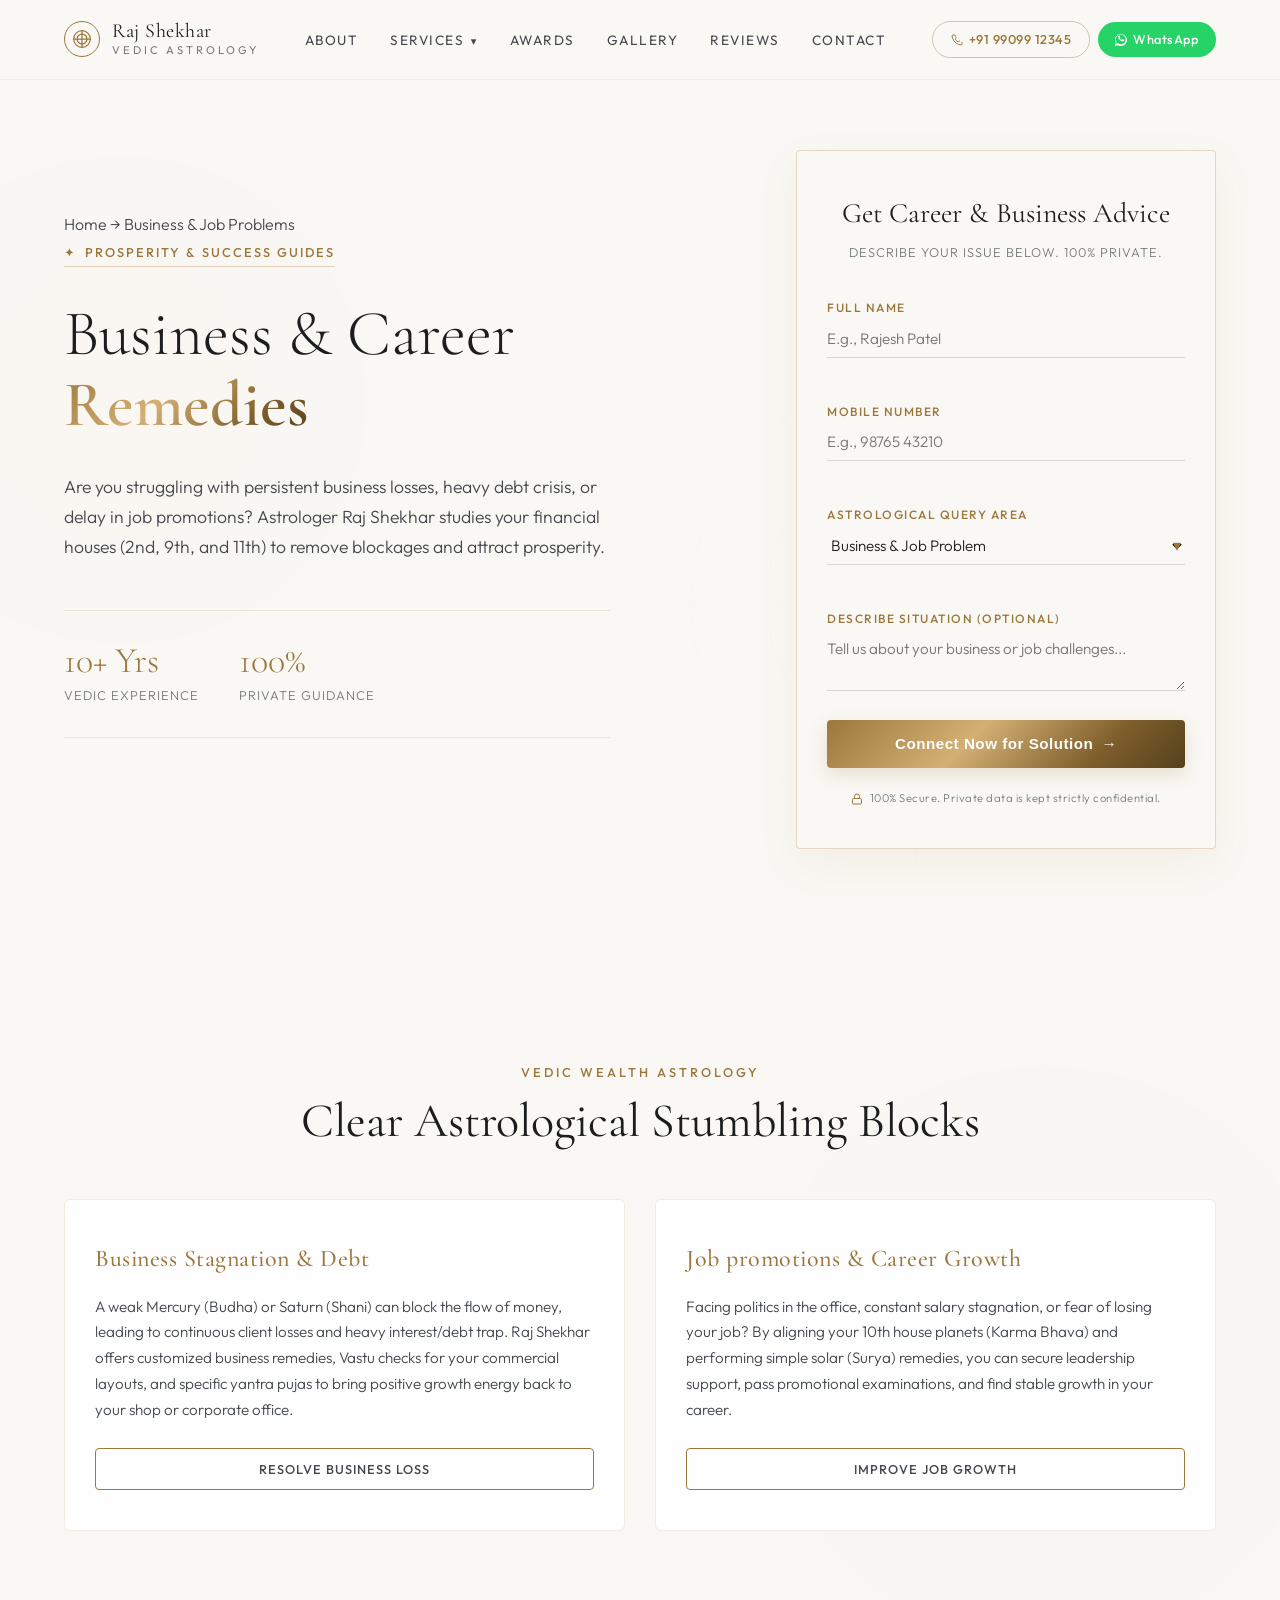
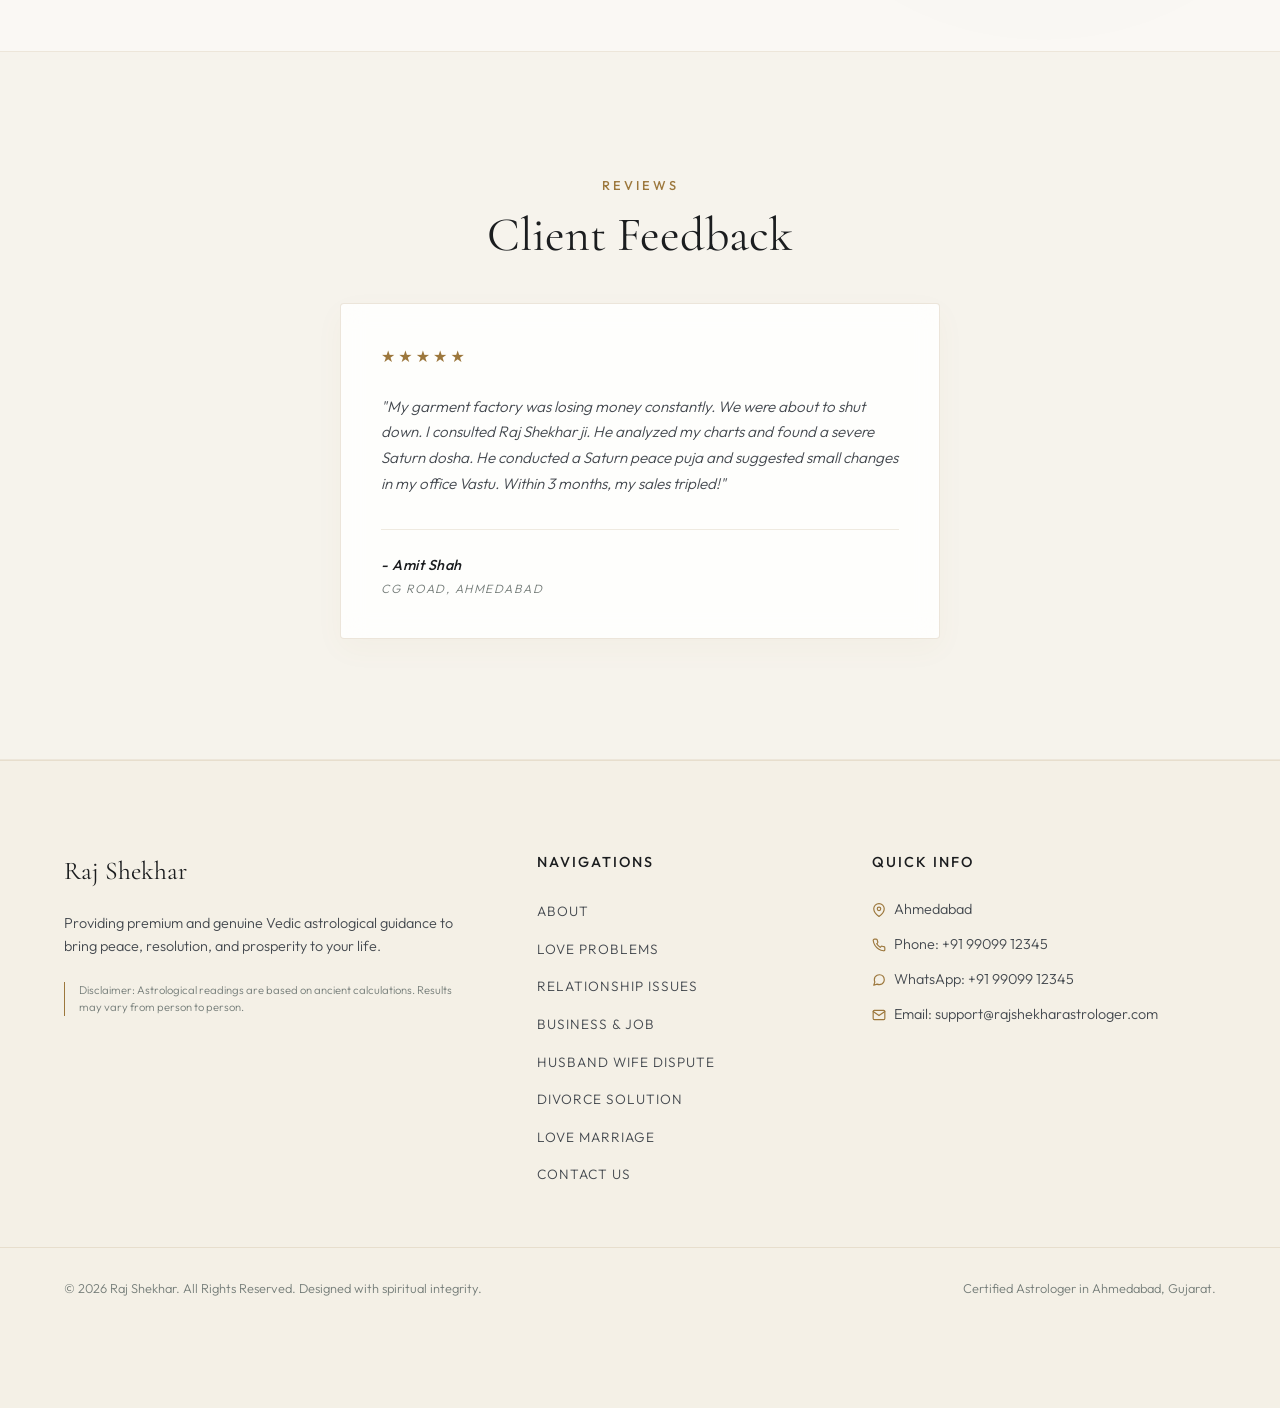
==== business-job-problem.html @ 72fb98b2 "Add files via upload" ====
<!DOCTYPE html>
<html lang="en">
<head>
  <meta charset="UTF-8">
  <meta name="viewport" content="width=device-width, initial-scale=1.0">
  <title>Business & Job Problem Solution in Ahmedabad | Astrologer Raj Shekhar</title>
  
  <!-- SEO Meta Tags -->
  <meta name="description" content="Resolve business losses, debt crisis, lack of promotions, and career blockages with Astrologer Raj Shekhar. 10+ years experience. 100% confidential astrology guidance.">
  <meta name="keywords" content="business problem solution in ahmedabad, job problem solution, career astrologer ahmedabad, debt relief remedies, best astrologer in ahmedabad, raj shekhar astrologer">
  <meta name="author" content="Raj Shekhar">
  <meta name="robots" content="index, follow">

  <!-- Fonts -->
  <link rel="preconnect" href="https://fonts.googleapis.com">
  <link rel="preconnect" href="https://fonts.gstatic.com" crossorigin>
  <link href="https://fonts.googleapis.com/css2?family=Cormorant+Garamond:wght@300;400;600;700&family=Outfit:wght@200;300;400;500;600;700&display=swap" rel="stylesheet">

  <!-- Core Stylesheet -->
  <link rel="stylesheet" href="css/styles.css">
</head>
<body>

  <!-- Background Decorative Orbs & Geometrics -->
  <div class="glow-orb orb-1" aria-hidden="true"></div>
  <div class="glow-orb orb-2" aria-hidden="true"></div>
  <div class="glow-orb orb-3" aria-hidden="true"></div>
  
  <div class="cosmic-line-deco" aria-hidden="true">
    <svg width="100%" height="100%" viewBox="0 0 800 800" fill="none" stroke="rgba(168, 129, 67, 0.05)" stroke-width="1">
      <circle cx="400" cy="400" r="300"/>
      <circle cx="400" cy="400" r="200"/>
      <circle cx="400" cy="400" r="100"/>
      <line x1="400" y1="50" x2="400" y2="750"/>
      <line x1="50" y1="400" x2="750" y2="400"/>
    </svg>
  </div>
  
  <!-- Header Section -->
  <header class="main-header">
    <div class="container header-container">
      <a href="index" class="logo" id="header-logo">
        <span class="zodiac-icon" aria-hidden="true">
          <svg width="20" height="20" viewBox="0 0 24 24" fill="none" stroke="currentColor" stroke-width="1.5" stroke-linecap="round" stroke-linejoin="round">
            <circle cx="12" cy="12" r="10"/>
            <path d="M12 2v20M2 12h20M12 12m-6 0a6 6 0 1 0 12 0 6 6 0 1 0-12 0"/>
          </svg>
        </span>
        <div class="logo-text">
          <span class="logo-name">Raj Shekhar</span>
          <span class="logo-title">Vedic Astrology</span>
        </div>
      </a>

      <!-- Desktop Nav & Quick Contacts -->
      <nav class="desktop-nav" aria-label="Main Navigation">
        <ul>
          <li><a href="index#about">About</a></li>
          <li class="nav-dropdown">
            <a href="index#services" class="dropdown-trigger">Services <span class="arrow-down">&#9662;</span></a>
            <ul class="dropdown-menu">
              <li><a href="love-problems">Love Problems</a></li>
              <li><a href="relationship-problem">Relationship Issues</a></li>
              <li><a href="business-job-problem">Business & Job</a></li>
              <li><a href="husband-wife-problem">Husband Wife Dispute</a></li>
              <li><a href="divorce-problem">Divorce Solution</a></li>
              <li><a href="love-marriage-problem">Love Marriage</a></li>
            </ul>
          </li>
          <li><a href="index#awards">Awards</a></li>
          <li><a href="index#gallery">Gallery</a></li>
          <li><a href="index#testimonials">Reviews</a></li>
          <li><a href="contact">Contact</a></li>
        </ul>
      </nav>

      <div class="header-ctas">
        <a href="tel:+919909912345" class="btn btn-call-outline" aria-label="Call Astrologer Raj Shekhar">
          <span class="btn-icon">
            <svg width="14" height="14" viewBox="0 0 24 24" fill="none" stroke="currentColor" stroke-width="2" stroke-linecap="round" stroke-linejoin="round">
              <path d="M22 16.92v3a2 2 0 0 1-2.18 2 19.79 19.79 0 0 1-8.63-3.07 19.5 19.5 0 0 1-6-6 19.79 19.79 0 0 1-3.07-8.67A2 2 0 0 1 4.11 2h3a2 2 0 0 1 2 1.72 12.84 12.84 0 0 0 .7 2.81 2 2 0 0 1-.45 2.11L8.09 9.91a16 16 0 0 0 6 6l1.27-1.27a2 2 0 0 1 2.11-.45 12.84 12.84 0 0 0 .7A2 2 0 0 1 22 16.92z"/>
            </svg>
          </span>
          <span class="desktop-only">+91 99099 12345</span>
        </a>
        <a href="https://wa.me/919909912345?text=Hello%20Raj%20Shekhar%20ji,%20I%20want%20to%20consult%20you%20regarding%20my%20problem." target="_blank" class="btn btn-whatsapp-solid" aria-label="Chat with Astrologer Raj Shekhar on WhatsApp">
          <span class="btn-icon">
            <svg width="14" height="14" viewBox="0 0 24 24" fill="currentColor">
              <path d="M.057 24l1.687-6.163c-1.041-1.804-1.588-3.849-1.587-5.946C.06 5.348 5.397.01 12.008.01c3.202.001 6.212 1.246 8.477 3.514 2.266 2.268 3.507 5.28 3.505 8.484-.004 6.657-5.34 11.997-11.953 11.997-2.005-.001-3.973-.502-5.731-1.456L0 24zm6.59-4.846c1.6.95 3.188 1.449 4.825 1.451 5.436 0 9.86-4.37 9.864-9.799.002-2.63-1.023-5.101-2.885-6.963C16.588 1.981 14.115.96 11.488.96c-5.44 0-9.866 4.372-9.87 9.802 0 1.698.459 3.356 1.328 4.867l-.995 3.635 3.7-.97c1.554.896 3.082 1.341 4.606 1.341zm11.303-7.79c-.3-.15-1.774-.875-2.048-.975-.275-.1-.475-.15-.675.15-.2.3-.775.975-.95 1.175-.175.2-.35.225-.65.075-.3-.15-1.267-.467-2.414-1.492-.893-.797-1.496-1.782-1.672-2.082-.176-.3-.019-.462.13-.611.135-.134.3-.35.45-.525.15-.175.2-.3.3-.5.1-.2.05-.375-.025-.525-.075-.15-.675-1.625-.925-2.225-.244-.589-.491-.51-.675-.52-.174-.01-.374-.012-.574-.012s-.525.075-.8.375c-.275.3-1.05 1.025-1.05 2.5s1.075 2.9 1.225 3.1c.15.2 2.11 3.224 5.115 4.526.715.31 1.273.495 1.708.633.719.228 1.374.196 1.892.119.577-.087 1.774-.725 2.024-1.425.25-.7.25-1.3 0-1.425-.075-.125-.275-.2-.575-.35z"/>
            </svg>
          </span>
          <span>WhatsApp</span>
        </a>
      </div>
    </div>
  </header>

  <!-- Service Subpage Hero -->
  <section class="hero-section">
    <div class="container hero-container">
      <div class="hero-content">
        <div class="breadcrumbs">
          <a href="index">Home</a> &rarr; <span>Business & Job Problems</span>
        </div>
        <div class="badge-trust">
          <span class="star-icon">✦</span>
          <span>Prosperity & Success Guides</span>
        </div>
        <h1 class="hero-title">
          Business & Career <span class="text-gold">Remedies</span>
        </h1>
        <p class="hero-description">
          Are you struggling with persistent business losses, heavy debt crisis, or delay in job promotions? Astrologer Raj Shekhar studies your financial houses (2nd, 9th, and 11th) to remove blockages and attract prosperity.
        </p>
        <div class="hero-metrics">
          <div class="metric-item">
            <span class="metric-number">10+ Yrs</span>
            <span class="metric-label">Vedic Experience</span>
          </div>
          <div class="metric-item">
            <span class="metric-number">100%</span>
            <span class="metric-label">Private Guidance</span>
          </div>
        </div>
      </div>

      <!-- Right Form Card -->
      <div class="hero-form-container">
        <div class="form-card">
          <div class="form-header">
            <h3>Get Career & Business Advice</h3>
            <p>Describe your issue below. 100% Private.</p>
          </div>
          <form id="hero-lead-form" action="#" method="POST" class="lead-form" novalidate>
            <div class="visually-hidden">
              <label for="honeypot">Leave this blank</label>
              <input type="text" id="honeypot" name="honeypot" tabindex="-1" autocomplete="off">
            </div>
            <div class="form-group">
              <label for="form-name">Full Name</label>
              <input type="text" id="form-name" name="name" placeholder="E.g., Rajesh Patel" autocomplete="name" required>
              <span class="error-msg" id="name-error" aria-live="polite"></span>
            </div>
            <div class="form-group">
              <label for="form-phone">Mobile Number</label>
              <input type="tel" id="form-phone" name="phone" placeholder="E.g., 98765 43210" autocomplete="tel" inputmode="numeric" required>
              <span class="error-msg" id="phone-error" aria-live="polite"></span>
            </div>
            <div class="form-group">
              <label for="form-service">Astrological Query Area</label>
              <div class="input-wrapper select-wrapper">
                <select id="form-service" name="service" required>
                  <option value="Business & Job Problem" selected>Business & Job Problem</option>
                </select>
              </div>
              <span class="error-msg" id="service-error" aria-live="polite"></span>
            </div>
            <div class="form-group">
              <label for="form-message">Describe Situation (Optional)</label>
              <textarea id="form-message" name="message" rows="2" placeholder="Tell us about your business or job challenges..." maxlength="500"></textarea>
            </div>
            <button type="submit" class="btn btn-submit btn-pulse" id="btn-lead-submit">
              <span>Connect Now for Solution</span>
              <span class="submit-arrow">&rarr;</span>
            </button>
            <p class="form-footer-note">
              <span class="note-icon">
                <svg width="12" height="12" viewBox="0 0 24 24" fill="none" stroke="currentColor" stroke-width="2" style="display: inline-block; vertical-align: middle; margin-right: 4px; color: var(--gold-primary);">
                  <rect x="3" y="11" width="18" height="11" rx="2" ry="2"/>
                  <path d="M7 11V7a5 5 0 0 1 10 0v4"/>
                </svg>
              </span>
              <span>100% Secure. Private data is kept strictly confidential.</span>
            </p>
          </form>
        </div>
      </div>
    </div>
  </section>

  <!-- Deep Dive Details Section -->
  <section class="about-section">
    <div class="container">
      <div class="section-header text-center">
        <span class="accent-title">Vedic Wealth Astrology</span>
        <h2 class="section-title">Clear Astrological Stumbling Blocks</h2>
      </div>
      
      <div class="subpage-detail-grid">
        <div class="detail-card-glass">
          <div>
            <h3>Business Stagnation & Debt</h3>
            <p>
              A weak Mercury (Budha) or Saturn (Shani) can block the flow of money, leading to continuous client losses and heavy interest/debt trap. Raj Shekhar offers customized business remedies, Vastu checks for your commercial layouts, and specific yantra pujas to bring positive growth energy back to your shop or corporate office.
            </p>
          </div>
          <a href="https://wa.me/919909912345?text=Hello%20Raj%20Shekhar%20ji,%20I%20need%20help%20with%20my%20business%20losses." class="btn btn-card-more" target="_blank">Resolve Business Loss</a>
        </div>

        <div class="detail-card-glass">
          <div>
            <h3>Job promotions & Career Growth</h3>
            <p>
              Facing politics in the office, constant salary stagnation, or fear of losing your job? By aligning your 10th house planets (Karma Bhava) and performing simple solar (Surya) remedies, you can secure leadership support, pass promotional examinations, and find stable growth in your career.
            </p>
          </div>
          <a href="https://wa.me/919909912345?text=Hello%20Raj%20Shekhar%20ji,%20I%20want%20to%20get%20promotion%20and%20job%20growth." class="btn btn-card-more" target="_blank">Improve Job Growth</a>
        </div>
      </div>
    </div>
  </section>

  <!-- Business specific review -->
  <section class="testimonials-section">
    <div class="container">
      <div class="section-header text-center">
        <span class="accent-title">Reviews</span>
        <h2 class="section-title">Client Feedback</h2>
      </div>
      <div class="testimonials-grid" style="grid-template-columns: 1fr; max-width: 600px; margin: 40px auto 0;">
        <blockquote class="testimonial-card card-glass">
          <div class="rating-stars">★★★★★</div>
          <p class="testimonial-text">
            "My garment factory was losing money constantly. We were about to shut down. I consulted Raj Shekhar ji. He analyzed my charts and found a severe Saturn dosha. He conducted a Saturn peace puja and suggested small changes in my office Vastu. Within 3 months, my sales tripled!"
          </p>
          <cite class="testimonial-author">
            <strong>- Amit Shah</strong>
            <span>CG Road, Ahmedabad</span>
          </cite>
        </blockquote>
      </div>
    </div>
  </section>

  <!-- Global Footer Section -->
  <footer class="main-footer">
    <div class="container footer-container">
      <div class="footer-brand">
        <h4>Raj Shekhar</h4>
        <p>Providing premium and genuine Vedic astrological guidance to bring peace, resolution, and prosperity to your life.</p>
        <p class="disclaimer">Disclaimer: Astrological readings are based on ancient calculations. Results may vary from person to person.</p>
      </div>

      <div class="footer-links">
        <h4>Navigations</h4>
        <ul>
          <li><a href="index#about">About</a></li>
          <li><a href="love-problems">Love Problems</a></li>
          <li><a href="relationship-problem">Relationship Issues</a></li>
          <li><a href="business-job-problem">Business & Job</a></li>
          <li><a href="husband-wife-problem">Husband Wife Dispute</a></li>
          <li><a href="divorce-problem">Divorce Solution</a></li>
          <li><a href="love-marriage-problem">Love Marriage</a></li>
          <li><a href="contact">Contact Us</a></li>
        </ul>
      </div>

      <div class="footer-contact-summary">
        <h4>Quick Info</h4>
        <p class="footer-contact-item">
          <svg width="14" height="14" viewBox="0 0 24 24" fill="none" stroke="currentColor" stroke-width="2" stroke-linecap="round" stroke-linejoin="round" class="footer-icon">
            <path d="M21 10c0 7-9 13-9 13s-9-6-9-13a9 9 0 0 1 18 0z"/>
            <circle cx="12" cy="10" r="3"/>
          </svg>
          <span>Ahmedabad</span>
        </p>
        <p class="footer-contact-item">
          <svg width="14" height="14" viewBox="0 0 24 24" fill="none" stroke="currentColor" stroke-width="2" stroke-linecap="round" stroke-linejoin="round" class="footer-icon">
            <path d="M22 16.92v3a2 2 0 0 1-2.18 2 19.79 19.79 0 0 1-8.63-3.07 19.5 19.5 0 0 1-6-6 19.79 19.79 0 0 1-3.07-8.67A2 2 0 0 1 4.11 2h3a2 2 0 0 1 2 1.72 12.84 12.84 0 0 0 .7 2.81 2 2 0 0 1-.45 2.11L8.09 9.91a16 16 0 0 0 6 6l1.27-1.27a2 2 0 0 1 2.11-.45 12.84 12.84 0 0 0 2.81.7A2 2 0 0 1 22 16.92z"/>
          </svg>
          <span>Phone: +91 99099 12345</span>
        </p>
        <p class="footer-contact-item">
          <svg width="14" height="14" viewBox="0 0 24 24" fill="none" stroke="currentColor" stroke-width="2" stroke-linecap="round" stroke-linejoin="round" class="footer-icon">
            <path d="M21 11.5a8.38 8.38 0 0 1-.9 3.8 8.5 8.5 0 0 1-7.6 4.7 8.38 8.38 0 0 1-3.8-.9L3 21l1.9-5.7a8.38 8.38 0 0 1-.9-3.8 8.5 8.5 0 0 1 4.7-7.6 8.38 8.38 0 0 1 3.8-.9h.5a8.48 8.48 0 0 1 8 8v.5z"/>
          </svg>
          <span>WhatsApp: +91 99099 12345</span>
        </p>
        <p class="footer-contact-item">
          <svg width="14" height="14" viewBox="0 0 24 24" fill="none" stroke="currentColor" stroke-width="2" stroke-linecap="round" stroke-linejoin="round" class="footer-icon">
            <path d="M4 4h16c1.1 0 2 .9 2 2v12c0 1.1-.9 2-2 2H4c-1.1 0-2-.9-2-2V6c0-1.1.9-2 2-2z"/>
            <polyline points="22,6 12,13 2,6"/>
          </svg>
          <span>Email: support@rajshekharastrologer.com</span>
        </p>
      </div>
    </div>
    
    <div class="footer-bottom">
      <div class="container footer-bottom-container">
        <p>&copy; 2026 Raj Shekhar. All Rights Reserved. Designed with spiritual integrity.</p>
        <p>Certified Astrologer in Ahmedabad, Gujarat.</p>
      </div>
    </div>
  </footer>

  <!-- Sticky Mobile Action Bottom Bar (WhatsApp and Phone CTAs) -->
  <div class="sticky-mobile-bar" id="mobile-cta-bar">
    <a href="https://wa.me/919909912345?text=Hello%20Raj%20Shekhar%20ji,%20I%20want%20to%20consult%20you%20regarding%20my%20problem." class="mobile-cta-btn cta-whatsapp" target="_blank" aria-label="Chat on WhatsApp">
      <span class="cta-icon">
        <svg width="18" height="18" viewBox="0 0 24 24" fill="currentColor">
          <path d="M.057 24l1.687-6.163c-1.041-1.804-1.588-3.849-1.587-5.946C.06 5.348 5.397.01 12.008.01c3.202.001 6.212 1.246 8.477 3.514 2.266 2.268 3.507 5.28 3.505 8.484-.004 6.657-5.34 11.997-11.953 11.997-2.005-.001-3.973-.502-5.731-1.456L0 24zm6.59-4.846c1.6.95 3.188 1.449 4.825 1.451 5.436 0 9.86-4.37 9.864-9.799.002-2.63-1.023-5.101-2.885-6.963C16.588 1.981 14.115.96 11.488.96c-5.44 0-9.866 4.372-9.87 9.802 0 1.698.459 3.356 1.328 4.867l-.995 3.635 3.7-.97c1.554.896 3.082 1.341 4.606 1.341zm11.303-7.79c-.3-.15-1.774-.875-2.048-.975-.275-.1-.475-.15-.675.15-.2.3-.775.975-.95 1.175-.175.2-.35.225-.65.075-.3-.15-1.267-.467-2.414-1.492-.893-.797-1.496-1.782-1.672-2.082-.176-.3-.019-.462.13-.611.135-.134.3-.35.45-.525.15-.175.2-.3.3-.5.1-.2.05-.375-.025-.525-.075-.15-.675-1.625-.925-2.225-.244-.589-.491-.51-.675-.52-.174-.01-.374-.012-.574-.012s-.525.075-.8.375c-.275.3-1.05 1.025-1.05 2.5s1.075 2.9 1.225 3.1c.15.2 2.11 3.224 5.115 4.526.715.31 1.273.495 1.708.633.719.228 1.374.196 1.892.119.577-.087 1.774-.725 2.024-1.425.25-.7.25-1.3 0-1.425-.075-.125-.275-.2-.575-.35z"/>
        </svg>
      </span>
      <span>WhatsApp</span>
    </a>
    <a href="tel:+919909912345" class="mobile-cta-btn cta-call" aria-label="Call Astrologer Raj Shekhar">
      <span class="cta-icon">
        <svg width="18" height="18" viewBox="0 0 24 24" fill="none" stroke="currentColor" stroke-width="2">
          <path d="M22 16.92v3a2 2 0 0 1-2.18 2 19.79 19.79 0 0 1-8.63-3.07 19.5 19.5 0 0 1-6-6 19.79 19.79 0 0 1-3.07-8.67A2 2 0 0 1 4.11 2h3a2 2 0 0 1 2 1.72 12.84 12.84 0 0 0 .7 2.81 2 2 0 0 1-.45 2.11L8.09 9.91a16 16 0 0 0 6 6l1.27-1.27a2 2 0 0 1 2.11-.45 12.84 12.84 0 0 0 2.81.7A2 2 0 0 1 22 16.92z"/>
        </svg>
      </span>
      <span>Call Now</span>
    </a>
  </div>

  <!-- Lead Success Modal -->
  <div class="modal" id="lead-success-modal" role="dialog" aria-modal="true" aria-labelledby="modal-title">
    <div class="modal-content card-glass">
      <button class="modal-close" id="btn-modal-close" aria-label="Close dialog">&times;</button>
      <div class="modal-icon text-gold">
        <svg width="40" height="40" viewBox="0 0 24 24" fill="none" stroke="currentColor" stroke-width="2">
          <circle cx="12" cy="12" r="10"/><path d="M9 12l2 2 4-4"/>
        </svg>
      </div>
      <h3 id="modal-title">Consultation Requested!</h3>
      <p id="modal-body-text">
        Pranam. Thank you for connecting with Raj Shekhar. Your request is registered under strict confidence. 
      </p>
      <p>
        Raj Shekhar or our associate will contact you on your registered mobile number shortly.
      </p>
      <div class="modal-actions">
        <a href="https://wa.me/919909912345?text=Hello%20Raj%20Shekhar%20ji,%20I%20just%20submitted%20the%20consultation%20form.%20I%20would%20like%20to%20chat%20directly%20now." target="_blank" class="btn btn-whatsapp-solid">
          <span>Connect Instantly on WhatsApp</span>
        </a>
      </div>
    </div>
  </div>

  <!-- Core Javascript File -->
  <script src="js/script.js"></script>
</body>
</html>
---- css/styles.css ----
/* ==========================================================================
   DESIGN TOKENS & VARIABLE DECLARATIONS
   ========================================================================== */
:root {
  /* Color Palette - Contemporary Spiritual Light Luxury */
  --bg-obsidian: #faf8f4; /* Alabaster Off-White background */
  --bg-deep-space: #f4f0e6; /* Soft Champagne Beige */
  --bg-indigo: #eae4d8; /* Light Muted Sand Clay */
  --card-bg-glass: rgba(255, 255, 255, 0.85);
  --card-bg-glass-hover: rgba(255, 255, 255, 0.98);
  
  --text-white: #1b1d1f; /* Deep Espresso Charcoal primary text */
  --text-silver: #43484e; /* Slate Charcoal secondary text */
  --text-muted: #747c78; /* Muted Sage Slate */
  
  --gold-primary: #9c773c; /* Rich Amber Gold (darkened for high contrast on light bg) */
  --gold-secondary: #7f5f2b; /* Muted Antique Gold */
  --gold-light: #faf3e7; /* Light Warm Sand */
  --gold-dark: #54401c; /* Deep Bronze */
  --gold-gradient: linear-gradient(135deg, #9c773c 0%, #d4b075 40%, #7f5f2b 75%, #54401c 100%);
  --gold-gradient-hover: linear-gradient(135deg, #d4b075 0%, #9c773c 50%, #54401c 100%);
  
  --whatsapp-green: #25D366;
  --whatsapp-green-dark: #128C7E;
  --error-red: #d32f2f;
  --success-green: #388e3c;

  /* Typography */
  --font-serif: 'Cormorant Garamond', Georgia, serif;
  --font-sans: 'Outfit', system-ui, -apple-system, BlinkMacSystemFont, "Segoe UI", Roboto, sans-serif;

  /* Animations & Transitions */
  --transition-smooth: all 0.4s cubic-bezier(0.16, 1, 0.3, 1);
  --transition-fast: all 0.25s ease;
}

/* ==========================================================================
   GLOBAL RESETS & CORE STYLING
   ========================================================================== */
*, *::before, *::after {
  box-sizing: border-box;
  margin: 0;
  padding: 0;
}

html {
  scroll-behavior: smooth;
  font-size: 16px;
  width: 100%;
  overflow-x: hidden;
}

body {
  font-family: var(--font-sans);
  background-color: var(--bg-obsidian);
  color: var(--text-silver);
  line-height: 1.6;
  width: 100%;
  overflow-x: hidden;
  position: relative;
  font-weight: 300;
}

/* Scrollbar customization */
::-webkit-scrollbar {
  width: 8px;
}
::-webkit-scrollbar-track {
  background: var(--bg-obsidian);
}
::-webkit-scrollbar-thumb {
  background: var(--gold-primary);
  border-radius: 4px;
}
::-webkit-scrollbar-thumb:hover {
  background: var(--gold-secondary);
}

.container {
  width: 100%;
  max-width: 1200px;
  margin: 0 auto;
  padding: 0 24px;
}

a {
  color: inherit;
  text-decoration: none;
  transition: var(--transition-fast);
}

img, svg {
  max-width: 100%;
  height: auto;
  display: block;
}

ul {
  list-style: none;
}

/* ==========================================================================
   BACKGROUND DECORATIVE ORBS & GEOMETRICS
   ========================================================================== */
.glow-orb {
  position: absolute;
  border-radius: 50%;
  filter: blur(140px);
  z-index: -2;
  opacity: 0.15;
  pointer-events: none;
}
.orb-1 {
  top: 5%;
  left: -10%;
  width: 500px;
  height: 500px;
  background: radial-gradient(circle, rgba(156, 119, 60, 0.2) 0%, rgba(250, 248, 244, 0) 70%);
}
.orb-2 {
  top: 35%;
  right: -5%;
  width: 600px;
  height: 600px;
  background: radial-gradient(circle, rgba(116, 124, 120, 0.15) 0%, rgba(0, 0, 0, 0) 80%);
}
.orb-3 {
  bottom: 10%;
  left: 5%;
  width: 500px;
  height: 500px;
  background: radial-gradient(circle, rgba(156, 119, 60, 0.12) 0%, rgba(0, 0, 0, 0) 75%);
}

.cosmic-line-deco {
  position: absolute;
  top: 10%;
  right: 5%;
  width: 600px;
  height: 600px;
  z-index: -1;
  pointer-events: none;
  opacity: 0.5;
}

/* ==========================================================================
   AESTHETIC COMPONENTS & UTILITIES
   ========================================================================== */
.text-gold {
  background: var(--gold-gradient);
  -webkit-background-clip: text;
  -webkit-text-fill-color: transparent;
  font-weight: 600;
}

.accent-title {
  display: inline-block;
  font-size: 0.8rem;
  text-transform: uppercase;
  letter-spacing: 3px;
  color: var(--gold-primary);
  font-weight: 500;
  margin-bottom: 0.75rem;
}

.section-title {
  font-family: var(--font-serif);
  font-size: 3rem;
  color: var(--text-white);
  line-height: 1.15;
  margin-bottom: 1rem;
  font-weight: 400;
}

.section-subtitle {
  font-size: 1.1rem;
  color: var(--text-muted);
  max-width: 650px;
  margin: 0 auto 4rem;
}

.text-center {
  text-align: center;
}

.card-glass {
  background: var(--card-bg-glass);
  backdrop-filter: blur(12px);
  -webkit-backdrop-filter: blur(12px);
  border: 1px solid rgba(156, 119, 60, 0.18); /* Elegant warm gold border */
  border-radius: 4px; /* Sharp edges */
  box-shadow: 0 10px 30px rgba(156, 119, 60, 0.04);
  transition: var(--transition-smooth);
}

.card-glass:hover {
  background: var(--card-bg-glass-hover);
  border-color: var(--gold-primary);
  transform: translateY(-4px);
  box-shadow: 0 15px 40px rgba(156, 119, 60, 0.08);
}

/* Button System */
.btn {
  display: inline-flex;
  align-items: center;
  justify-content: center;
  padding: 0.8rem 1.6rem;
  font-size: 0.9rem;
  font-weight: 500;
  border-radius: 4px;
  cursor: pointer;
  border: none;
  gap: 8px;
  transition: var(--transition-smooth);
  text-align: center;
  letter-spacing: 0.5px;
}

.btn-whatsapp-solid {
  background-color: var(--whatsapp-green);
  color: #ffffff;
}
.btn-whatsapp-solid:hover {
  background-color: var(--whatsapp-green-dark);
  box-shadow: 0 4px 15px rgba(37, 211, 102, 0.25);
  transform: translateY(-1px);
}

.btn-call-outline {
  border: 1px solid rgba(156, 119, 60, 0.4);
  color: var(--gold-primary);
  background-color: transparent;
}
.btn-call-outline:hover {
  background: var(--gold-gradient);
  color: #ffffff;
  border-color: transparent;
  box-shadow: 0 4px 15px rgba(156, 119, 60, 0.2);
  transform: translateY(-1px);
}

.btn-submit {
  width: 100%;
  background: var(--gold-gradient);
  color: #ffffff;
  font-size: 0.95rem;
  padding: 0.95rem 1.5rem;
  font-weight: 600;
  border-radius: 4px;
  box-shadow: 0 6px 18px rgba(156, 119, 60, 0.2);
}
.btn-submit:hover {
  background: var(--gold-gradient-hover);
  box-shadow: 0 8px 22px rgba(156, 119, 60, 0.35);
  transform: translateY(-1px);
}

.btn-pulse {
  animation: buttonPulse 3s infinite;
}

@keyframes buttonPulse {
  0% {
    box-shadow: 0 0 0 0 rgba(156, 119, 60, 0.4);
  }
  70% {
    box-shadow: 0 0 0 12px rgba(156, 119, 60, 0);
  }
  100% {
    box-shadow: 0 0 0 0 rgba(156, 119, 60, 0);
  }
}

.visually-hidden {
  position: absolute;
  clip-path: inset(50%);
  overflow: hidden;
  width: 1px;
  height: 1px;
  margin: -1px;
  padding: 0;
  border: 0;
  white-space: nowrap;
}

/* ==========================================================================
   HEADER & NAVIGATION (WITH CURVED PILL CTAS)
   ========================================================================== */
.main-header {
  position: fixed;
  top: 0;
  left: 0;
  width: 100%;
  height: 80px;
  z-index: 100;
  background: rgba(250, 248, 244, 0.9);
  backdrop-filter: blur(12px);
  -webkit-backdrop-filter: blur(12px);
  border-bottom: 1px solid rgba(156, 119, 60, 0.1);
}

.header-container {
  display: flex;
  align-items: center;
  justify-content: space-between;
  height: 100%;
}

.logo {
  display: flex;
  align-items: center;
  gap: 12px;
  z-index: 10;
}

.zodiac-icon {
  background: transparent;
  color: var(--gold-primary);
  border: 1px solid var(--gold-primary);
  width: 36px;
  height: 36px;
  border-radius: 50%;
  display: flex;
  align-items: center;
  justify-content: center;
  transition: var(--transition-smooth);
}

.logo:hover .zodiac-icon {
  background: var(--gold-gradient);
  color: #ffffff;
  border-color: transparent;
  transform: rotate(180deg);
}

.logo-text {
  display: flex;
  flex-direction: column;
}

.logo-name {
  font-family: var(--font-serif);
  font-size: 1.25rem;
  font-weight: 400;
  letter-spacing: 0.5px;
  color: var(--text-white);
  line-height: 1.1;
}

.logo-title {
  font-size: 0.7rem;
  letter-spacing: 3px;
  text-transform: uppercase;
  color: var(--text-muted);
  font-weight: 400;
}

.desktop-nav ul {
  display: flex;
  gap: 32px;
}

.desktop-nav a {
  font-size: 0.85rem;
  font-weight: 400;
  color: var(--text-silver);
  text-transform: uppercase;
  letter-spacing: 1.5px;
  position: relative;
}

.desktop-nav a::after {
  content: '';
  position: absolute;
  bottom: -4px;
  left: 0;
  width: 0;
  height: 1px;
  background: var(--gold-primary);
  transition: var(--transition-fast);
}

.desktop-nav a:hover {
  color: var(--gold-primary);
}

.desktop-nav a:hover::after {
  width: 100%;
}

/* Navigation Dropdown styling */
.nav-dropdown {
  position: relative;
}

.dropdown-trigger .arrow-down {
  font-size: 0.7rem;
  margin-left: 2px;
  display: inline-block;
  vertical-align: middle;
}

.dropdown-menu {
  position: absolute;
  top: 100%;
  left: 50%;
  transform: translateX(-50%) translateY(15px);
  background: rgba(250, 248, 244, 0.98);
  backdrop-filter: blur(10px);
  -webkit-backdrop-filter: blur(10px);
  border: 1px solid rgba(168, 129, 67, 0.15);
  border-top: 3px solid var(--gold-primary);
  min-width: 240px;
  border-radius: 0 0 6px 6px;
  padding: 8px 0 !important;
  opacity: 0;
  visibility: hidden;
  transition: opacity 0.3s cubic-bezier(0.16, 1, 0.3, 1), transform 0.3s cubic-bezier(0.16, 1, 0.3, 1);
  box-shadow: 0 15px 35px rgba(168, 129, 67, 0.10);
  display: flex !important;
  flex-direction: column !important;
  gap: 2px !important;
  z-index: 120;
  list-style: none;
  margin-top: 5px;
}

.dropdown-menu li {
  margin: 0 !important;
  display: block;
}

.dropdown-menu a {
  display: block;
  padding: 12px 24px;
  font-family: var(--font-sans);
  font-size: 0.75rem !important;
  font-weight: 500 !important;
  text-transform: uppercase;
  letter-spacing: 1.5px;
  color: var(--text-charcoal) !important;
  transition: all 0.2s cubic-bezier(0.16, 1, 0.3, 1);
  border-bottom: 1px solid rgba(168, 129, 67, 0.05);
}

.dropdown-menu li:last-child a {
  border-bottom: none;
}

.dropdown-menu a::after {
  display: none !important;
}

.dropdown-menu a:hover {
  background-color: rgba(168, 129, 67, 0.06);
  color: var(--gold-primary) !important;
  padding-left: 28px !important;
}

.nav-dropdown:hover .dropdown-menu {
  opacity: 1;
  visibility: visible;
  transform: translateX(-50%) translateY(0);
}

.btn-card-more {
  display: block;
  text-align: center;
  border: 1px solid var(--gold-primary);
  color: var(--text-charcoal);
  padding: 10px;
  border-radius: 4px;
  font-size: 0.8rem;
  text-transform: uppercase;
  letter-spacing: 1px;
  font-weight: 500;
  transition: var(--transition-fast);
  margin-bottom: 8px;
}

.btn-card-more:hover {
  background: var(--gold-gradient);
  color: #ffffff !important;
  border-color: transparent;
}

/* Subpages Detail Grid & Cards styling */
.subpage-detail-grid {
  display: grid;
  grid-template-columns: repeat(auto-fit, minmax(300px, 1fr));
  gap: 30px;
  margin-top: 50px;
}

.detail-card-glass {
  background: var(--card-bg-glass);
  border: 1px solid rgba(168, 129, 67, 0.15);
  border-radius: 6px;
  padding: 40px 30px;
  display: flex;
  flex-direction: column;
  justify-content: space-between;
  transition: var(--transition-smooth);
  position: relative;
  overflow: hidden;
}

.detail-card-glass::before {
  content: '';
  position: absolute;
  top: 0;
  left: 0;
  width: 100%;
  height: 3px;
  background: transparent;
  transition: var(--transition-smooth);
}

.detail-card-glass:hover {
  transform: translateY(-5px);
  box-shadow: 0 15px 40px rgba(168, 129, 67, 0.08);
  border-color: rgba(168, 129, 67, 0.3);
}

.detail-card-glass:hover::before {
  background: var(--gold-gradient);
}

.detail-card-glass h3 {
  font-family: var(--font-serif);
  font-size: 1.5rem;
  font-weight: 500;
  color: var(--gold-primary);
  margin-bottom: 15px;
  letter-spacing: 0.5px;
}

.detail-card-glass p {
  color: var(--text-silver);
  font-size: 0.95rem;
  line-height: 1.7;
  margin-bottom: 25px;
  flex-grow: 1;
}

.detail-card-glass .btn-card-more {
  margin-bottom: 0;
  width: 100%;
}

/* NAVBAR BUTTONS: Smaller and curved (pill) */
.header-ctas {
  display: flex;
  gap: 8px;
  align-items: center;
}

.header-ctas .btn {
  padding: 0.45rem 1.1rem;
  font-size: 0.8rem;
  border-radius: 24px; /* Fully curved pill-shaped */
  font-weight: 500;
  min-height: auto;
  gap: 6px;
}

.header-ctas .btn-icon svg {
  width: 12px;
  height: 12px;
}

/* ==========================================================================
   HERO SECTION
   ========================================================================== */
.hero-section {
  padding: 150px 0 90px;
  position: relative;
  overflow: hidden;
}

.hero-container {
  display: grid;
  grid-template-columns: 1fr 1fr;
  gap: 60px;
  align-items: center;
}

.badge-trust {
  display: inline-flex;
  align-items: center;
  gap: 8px;
  border-bottom: 1px solid rgba(156, 119, 60, 0.3);
  color: var(--gold-primary);
  padding: 4px 0;
  font-size: 0.8rem;
  font-weight: 500;
  margin-bottom: 2rem;
  text-transform: uppercase;
  letter-spacing: 2px;
}

.hero-title {
  font-family: var(--font-serif);
  font-size: 4rem;
  line-height: 1.1;
  color: var(--text-white);
  margin-bottom: 2rem;
  font-weight: 300;
}

.hero-description {
  font-size: 1.1rem;
  color: var(--text-silver);
  margin-bottom: 3rem;
  max-width: 550px;
  line-height: 1.7;
}

.hero-metrics {
  display: flex;
  gap: 40px;
  margin-bottom: 3rem;
  border-top: 1px solid rgba(156, 119, 60, 0.15);
  border-bottom: 1px solid rgba(156, 119, 60, 0.15);
  padding: 2rem 0;
}

.metric-item {
  display: flex;
  flex-direction: column;
}

.metric-number {
  font-family: var(--font-serif);
  font-size: 2.25rem;
  font-weight: 300;
  color: var(--gold-primary);
  line-height: 1;
  margin-bottom: 6px;
}

.metric-label {
  font-size: 0.8rem;
  color: var(--text-muted);
  text-transform: uppercase;
  letter-spacing: 1px;
}

.hero-guarantees {
  display: flex;
  flex-direction: column;
  gap: 16px;
}

.guarantee-item {
  display: flex;
  align-items: center;
  gap: 12px;
  font-size: 0.9rem;
  font-weight: 400;
}

/* LIGHT THEME FORM CARD & UNDERLINE INPUTS */
.hero-form-container {
  display: flex;
  justify-content: flex-end;
}

.form-card {
  width: 100%;
  max-width: 420px;
  background: #faf8f4;
  border: 1px solid rgba(156, 119, 60, 0.25);
  border-radius: 4px;
  padding: 40px 30px;
  box-shadow: 0 15px 40px rgba(156, 119, 60, 0.08);
}

.form-header {
  text-align: center;
  margin-bottom: 2rem;
}

.form-header h3 {
  font-family: var(--font-serif);
  font-size: 1.75rem;
  color: var(--text-white);
  margin-bottom: 6px;
  font-weight: 400;
}

.form-header p {
  font-size: 0.8rem;
  color: var(--text-muted);
  text-transform: uppercase;
  letter-spacing: 1px;
}

.lead-form {
  display: flex;
  flex-direction: column;
  gap: 22px;
}

.form-group label {
  font-size: 0.75rem;
  font-weight: 500;
  color: var(--gold-primary);
  text-transform: uppercase;
  letter-spacing: 1.5px;
}

.lead-form input[type="text"],
.lead-form input[type="tel"],
.lead-form select,
.lead-form textarea {
  width: 100%;
  background-color: transparent;
  border-top: none;
  border-left: none;
  border-right: none;
  border-bottom: 1.5px solid rgba(27, 29, 31, 0.15);
  color: var(--text-white);
  padding: 8px 0;
  border-radius: 0;
  font-family: var(--font-sans);
  font-size: 0.95rem;
  transition: var(--transition-fast);
  min-height: 38px;
  font-weight: 300;
}

.lead-form textarea {
  min-height: 60px;
  resize: vertical;
}

/* custom dropdown arrow for select */
.select-wrapper {
  position: relative;
}
.select-wrapper::after {
  content: '\25BE';
  position: absolute;
  right: 4px;
  top: 50%;
  transform: translateY(-50%);
  color: var(--gold-primary);
  pointer-events: none;
}

/* Input Focus States - Gold Underline */
.lead-form input:focus,
.lead-form select:focus,
.lead-form textarea:focus {
  outline: none;
  border-bottom-color: var(--gold-primary);
  box-shadow: none;
}

/* Validation styling */
.lead-form input.invalid-field,
.lead-form select.invalid-field,
.lead-form textarea.invalid-field {
  border-bottom-color: var(--error-red);
}

.error-msg {
  font-size: 0.75rem;
  color: var(--error-red);
  min-height: 14px;
  display: block;
  margin-top: 4px;
}

.form-footer-note {
  text-align: center;
  font-size: 0.7rem;
  color: var(--text-muted);
  letter-spacing: 0.5px;
}

/* ==========================================================================
   SERVICES SECTION (7 GRID LAYOUT)
   ========================================================================== */
.services-section {
  padding: 120px 0;
  background-color: rgba(244, 240, 230, 0.5); /* Soft beige background */
  border-top: 1px solid rgba(156, 119, 60, 0.1);
  border-bottom: 1px solid rgba(156, 119, 60, 0.1);
}

.services-grid {
  display: grid;
  grid-template-columns: repeat(3, 1fr);
  gap: 24px;
}

.service-card {
  background: var(--card-bg-glass);
  border: 1px solid rgba(156, 119, 60, 0.15);
  border-radius: 4px;
  padding: 40px 30px;
  display: flex;
  flex-direction: column;
  transition: var(--transition-smooth);
}

.service-card:hover {
  background: var(--card-bg-glass-hover);
  border-color: var(--gold-primary);
  transform: translateY(-4px);
  box-shadow: 0 15px 40px rgba(156, 119, 60, 0.08);
}

.service-icon {
  color: var(--gold-primary);
  width: 48px;
  height: 48px;
  border-bottom: 1px solid rgba(156, 119, 60, 0.2);
  display: flex;
  align-items: center;
  justify-content: flex-start;
  margin-bottom: 1.5rem;
  padding-bottom: 12px;
  transition: var(--transition-smooth);
}

.service-card:hover .service-icon {
  border-bottom-color: var(--gold-primary);
  transform: translateX(5px);
}

.service-title {
  font-family: var(--font-serif);
  font-size: 1.6rem;
  color: var(--text-white);
  margin-bottom: 1rem;
  font-weight: 400;
}

.service-desc {
  font-size: 0.95rem;
  color: var(--text-silver);
  margin-bottom: 2rem;
  flex-grow: 1;
  line-height: 1.6;
}

.service-actions {
  display: grid;
  grid-template-columns: 1.2fr 0.8fr;
  gap: 12px;
  margin-top: auto;
}

.btn-card-wa {
  background-color: transparent;
  border: 1px solid rgba(37, 211, 102, 0.5);
  color: var(--whatsapp-green-dark);
  font-size: 0.8rem;
  font-weight: 500;
  padding: 0.6rem;
  border-radius: 2px;
  display: flex;
  align-items: center;
  justify-content: center;
  transition: var(--transition-fast);
  text-transform: uppercase;
  letter-spacing: 1px;
}
.btn-card-wa:hover {
  background-color: var(--whatsapp-green);
  color: #ffffff;
  border-color: transparent;
  transform: translateY(-1px);
}

.btn-card-call {
  background-color: transparent;
  border: 1px solid rgba(156, 119, 60, 0.4);
  color: var(--gold-primary);
  font-size: 0.8rem;
  font-weight: 500;
  padding: 0.6rem;
  border-radius: 2px;
  display: flex;
  align-items: center;
  justify-content: center;
  transition: var(--transition-fast);
  text-transform: uppercase;
  letter-spacing: 1px;
}
.btn-card-call:hover {
  background: var(--gold-gradient);
  color: #ffffff;
  border-color: transparent;
  transform: translateY(-1px);
}

/* Wide Service Card layout */
.service-card-wide {
  grid-column: span 3;
  flex-direction: row;
  align-items: center;
  gap: 40px;
}

.service-card-wide .service-icon {
  margin-bottom: 0;
  border-bottom: none;
  border-right: 1px solid rgba(156, 119, 60, 0.2);
  width: 60px;
  height: 60px;
  padding-bottom: 0;
  padding-right: 20px;
  justify-content: center;
}

.service-card-wide .card-wide-content {
  flex-grow: 1;
}

.service-card-wide .service-desc {
  margin-bottom: 0;
}

.service-card-wide .service-actions {
  width: 240px;
  flex-shrink: 0;
}

/* ==========================================================================
   ABOUT US SECTION
   ========================================================================== */
.about-section {
  padding: 120px 0;
  position: relative;
}

.about-container {
  display: grid;
  grid-template-columns: 0.9fr 1.1fr;
  gap: 70px;
  align-items: center;
}

.about-visual {
  position: relative;
}

.visual-placeholder-container {
  width: 100%;
  aspect-ratio: 4/5;
  position: relative;
  padding: 12px;
  border: 1px solid rgba(156, 119, 60, 0.2);
}

/* Thin circular line accents */
.astro-bg-circles {
  position: absolute;
  inset: -20px;
  border: 1px solid rgba(156, 119, 60, 0.08);
  border-radius: 50%;
  animation: slowSpin 40s linear infinite;
  pointer-events: none;
}

@keyframes slowSpin {
  from { transform: rotate(0deg); }
  to { transform: rotate(360deg); }
}

.image-placeholder {
  width: 100%;
  height: 100%;
  display: flex;
  flex-direction: column;
  align-items: center;
  justify-content: center;
  background: linear-gradient(135deg, rgba(244, 240, 230, 0.6) 0%, rgba(255, 255, 255, 0.9) 100%);
  border: 1px solid rgba(156, 119, 60, 0.15);
  position: relative;
  overflow: hidden;
  border-radius: 2px;
}

.placeholder-icon {
  color: var(--gold-primary);
  opacity: 0.4;
  margin-bottom: 1.5rem;
}

.placeholder-label {
  font-size: 0.75rem;
  font-weight: 400;
  color: var(--text-silver);
  text-align: center;
  text-transform: uppercase;
  letter-spacing: 2px;
}

.about-text h3 {
  font-family: var(--font-serif);
  font-size: 1.75rem;
  color: var(--gold-primary);
  margin-bottom: 1.5rem;
  font-weight: 300;
  line-height: 1.3;
}

.about-text p {
  color: var(--text-silver);
  margin-bottom: 1.5rem;
  font-size: 1.05rem;
  line-height: 1.7;
}

.about-pillars {
  display: grid;
  grid-template-columns: 1fr 1fr;
  gap: 30px;
  margin-top: 2.5rem;
  border-top: 1px solid rgba(156, 119, 60, 0.15);
  padding-top: 2rem;
}

.pillar-num {
  font-family: var(--font-serif);
  font-size: 1.5rem;
  color: var(--gold-primary);
  font-weight: 300;
  display: block;
  margin-bottom: 8px;
}

.pillar strong {
  color: var(--text-white);
  display: block;
  margin-bottom: 6px;
  font-weight: 500;
  font-size: 0.95rem;
  letter-spacing: 0.5px;
}

.pillar p {
  font-size: 0.85rem;
  color: var(--text-muted);
  margin-bottom: 0;
  line-height: 1.5;
}

/* ==========================================================================
   AWARDS SECTION
   ========================================================================== */
.awards-section {
  padding: 120px 0;
  background-color: rgba(244, 240, 230, 0.3);
}

.awards-grid {
  display: grid;
  grid-template-columns: repeat(3, 1fr);
  gap: 24px;
}

.award-card {
  padding: 40px 30px;
  text-align: center;
  border-radius: 4px;
}

.award-visual-placeholder {
  width: 90px;
  height: 90px;
  margin: 0 auto 2rem;
  border: 1px solid rgba(156, 119, 60, 0.25);
  display: flex;
  flex-direction: column;
  align-items: center;
  justify-content: center;
  gap: 6px;
  background-color: rgba(255, 255, 255, 0.6);
}

.visual-label {
  font-size: 0.6rem;
  text-transform: uppercase;
  letter-spacing: 1.5px;
  color: var(--text-muted);
}

.award-title {
  font-family: var(--font-serif);
  font-size: 1.4rem;
  color: var(--text-white);
  margin-bottom: 8px;
  font-weight: 400;
}

.award-issuer {
  font-size: 0.8rem;
  color: var(--gold-primary);
  text-transform: uppercase;
  letter-spacing: 1px;
}

/* ==========================================================================
   GALLERY SECTION
   ========================================================================== */
.gallery-section {
  padding: 120px 0;
}

.gallery-grid {
  display: grid;
  grid-template-columns: repeat(4, 1fr);
  gap: 16px;
}

.gallery-item {
  position: relative;
  aspect-ratio: 1/1;
  overflow: hidden;
  border-radius: 4px;
  margin: 0;
  cursor: pointer;
  border: 1px solid rgba(156, 119, 60, 0.15);
}

.gallery-visual-placeholder {
  width: 100%;
  height: 100%;
  background: linear-gradient(135deg, rgba(244, 240, 230, 0.8) 0%, rgba(255, 255, 255, 0.95) 100%);
  display: flex;
  align-items: center;
  justify-content: center;
  transition: var(--transition-smooth);
}

.gallery-item .visual-label {
  font-size: 0.75rem;
  color: var(--text-silver);
  text-align: center;
  letter-spacing: 1px;
  text-transform: uppercase;
}

.gallery-overlay {
  position: absolute;
  inset: 0;
  background: linear-gradient(to top, rgba(27, 29, 31, 0.95) 0%, rgba(27, 29, 31, 0.3) 70%, transparent 100%);
  padding: 20px;
  display: flex;
  flex-direction: column;
  justify-content: flex-end;
  opacity: 0;
  transition: var(--transition-smooth);
}

.gallery-overlay h4 {
  font-family: var(--font-serif);
  font-size: 1.3rem;
  color: #ffffff;
  margin-bottom: 4px;
  font-weight: 400;
}

.gallery-overlay p {
  font-size: 0.8rem;
  color: #cad1ce;
  line-height: 1.4;
}

/* Gallery Hover Animations */
.gallery-item:hover .gallery-visual-placeholder {
  transform: scale(1.05);
}

.gallery-item:hover .gallery-overlay {
  opacity: 1;
}

/* ==========================================================================
   TESTIMONIALS SECTION
   ========================================================================== */
.testimonials-section {
  padding: 120px 0;
  background-color: rgba(244, 240, 230, 0.5);
  border-top: 1px solid rgba(156, 119, 60, 0.1);
  border-bottom: 1px solid rgba(156, 119, 60, 0.1);
}

.testimonials-grid {
  display: grid;
  grid-template-columns: repeat(3, 1fr);
  gap: 24px;
}

.testimonial-card {
  padding: 40px;
  display: flex;
  flex-direction: column;
  min-height: 270px;
  border-radius: 4px;
}

.rating-stars {
  color: var(--gold-primary);
  font-size: 1rem;
  letter-spacing: 3px;
  margin-bottom: 1.5rem;
}

.testimonial-text {
  font-style: italic;
  font-size: 0.95rem;
  color: var(--text-silver);
  line-height: 1.7;
  margin-bottom: 2rem;
  flex-grow: 1;
}

.testimonial-author {
  display: flex;
  flex-direction: column;
  border-top: 1px solid rgba(156, 119, 60, 0.15);
  padding-top: 1.5rem;
  margin-top: auto;
}

.testimonial-author strong {
  color: var(--text-white);
  font-size: 0.9rem;
  font-weight: 500;
  letter-spacing: 0.5px;
}

.testimonial-author span {
  font-size: 0.75rem;
  color: var(--text-muted);
  text-transform: uppercase;
  letter-spacing: 1.5px;
  margin-top: 2px;
}

/* ==========================================================================
   CONTACT US SECTION
   ========================================================================== */
.contact-section {
  padding: 120px 0;
}

.contact-container {
  display: grid;
  grid-template-columns: 1fr 1fr;
  gap: 70px;
  align-items: flex-start;
}

.contact-intro {
  font-size: 1.05rem;
  color: var(--text-silver);
  margin-bottom: 2.5rem;
  line-height: 1.7;
}

.contact-details-list {
  display: flex;
  flex-direction: column;
  gap: 30px;
  margin-bottom: 3.5rem;
}

.contact-detail-item {
  display: flex;
  gap: 20px;
  align-items: flex-start;
}

.contact-icon {
  color: var(--gold-primary);
  border: 1px solid rgba(156, 119, 60, 0.4);
  width: 44px;
  height: 44px;
  border-radius: 50%;
  display: flex;
  align-items: center;
  justify-content: center;
  flex-shrink: 0;
}

.detail-text h4 {
  font-size: 0.9rem;
  color: var(--text-white);
  margin-bottom: 6px;
  text-transform: uppercase;
  letter-spacing: 1px;
}

.detail-text p {
  font-size: 0.95rem;
  color: var(--text-silver);
  font-weight: 300;
}

.detail-text a:hover {
  color: var(--gold-primary);
}

/* MAP PLACEHOLDER */
.map-placeholder-container {
  padding: 50px 24px;
  text-align: center;
  border: 1px dashed rgba(156, 119, 60, 0.35);
  border-radius: 4px;
  display: flex;
  flex-direction: column;
  align-items: center;
  justify-content: center;
  gap: 12px;
  background-color: rgba(255, 255, 255, 0.6);
}

.map-note {
  font-size: 0.7rem;
  color: var(--text-muted);
  text-transform: uppercase;
  letter-spacing: 1px;
}

.secondary-form-card {
  max-width: 100%;
}

/* ==========================================================================
   FOOTER SECTION
   ========================================================================== */
.main-footer {
  background-color: var(--bg-deep-space);
  border-top: 1px solid rgba(156, 119, 60, 0.15);
  padding: 90px 0 0;
}

.footer-container {
  display: grid;
  grid-template-columns: 1.2fr 0.8fr 1fr;
  gap: 60px;
  margin-bottom: 60px;
}

.footer-brand h4 {
  font-family: var(--font-serif);
  font-size: 1.6rem;
  color: var(--text-white);
  margin-bottom: 1.25rem;
  font-weight: 400;
}

.footer-brand p {
  font-size: 0.9rem;
  color: var(--text-silver);
  line-height: 1.6;
  margin-bottom: 1.5rem;
}

.footer-brand .disclaimer {
  font-size: 0.7rem;
  border-left: 1.5px solid var(--gold-primary);
  padding-left: 14px;
  line-height: 1.5;
  color: var(--text-muted);
}

.footer-links h4,
.footer-contact-summary h4 {
  font-size: 0.9rem;
  color: var(--text-white);
  margin-bottom: 1.5rem;
  text-transform: uppercase;
  letter-spacing: 2px;
  font-weight: 500;
}

.footer-links ul {
  display: flex;
  flex-direction: column;
  gap: 12px;
}

.footer-links a {
  font-size: 0.85rem;
  color: var(--text-silver);
  text-transform: uppercase;
  letter-spacing: 1px;
}

.footer-links a:hover {
  color: var(--gold-primary);
  padding-left: 4px;
}

.footer-contact-summary p {
  font-size: 0.9rem;
  color: var(--text-silver);
  margin-bottom: 12px;
}

.footer-contact-item {
  display: flex;
  align-items: center;
  gap: 8px;
  margin-bottom: 12px;
}

.footer-icon {
  color: var(--gold-primary);
  flex-shrink: 0;
  display: inline-block;
}

.footer-contact-summary a:hover {
  color: var(--gold-primary);
}

.footer-bottom {
  border-top: 1px solid rgba(156, 119, 60, 0.15);
  padding: 30px 0 110px;
  font-size: 0.8rem;
  color: var(--text-muted);
}

.footer-bottom-container {
  display: flex;
  justify-content: space-between;
  align-items: center;
  flex-wrap: wrap;
  gap: 15px;
}

/* ==========================================================================
   STICKY MOBILE BOTTOM BAR (WhatsApp & Call)
   ========================================================================== */
.sticky-mobile-bar {
  position: fixed;
  bottom: 0;
  left: 0;
  width: 100%;
  background: rgba(250, 248, 244, 0.98);
  border-top: 1px solid rgba(156, 119, 60, 0.15);
  box-shadow: 0 -5px 25px rgba(28, 30, 33, 0.05);
  display: grid;
  grid-template-columns: 1fr 1fr;
  z-index: 99;
  display: none;
}

.mobile-cta-btn {
  display: flex;
  align-items: center;
  justify-content: center;
  gap: 10px;
  height: 60px;
  font-size: 0.9rem;
  font-weight: 600;
  color: #ffffff;
  cursor: pointer;
  transition: var(--transition-fast);
  text-transform: uppercase;
  letter-spacing: 1px;
}

.cta-whatsapp {
  background-color: var(--whatsapp-green);
}

.cta-call {
  background: var(--gold-gradient);
  color: #ffffff;
}

/* ==========================================================================
   MODAL POPUP
   ========================================================================== */
.modal {
  position: fixed;
  inset: 0;
  background: rgba(27, 29, 31, 0.5); /* Semitransparent dark overlay for contrast */
  backdrop-filter: blur(8px);
  -webkit-backdrop-filter: blur(8px);
  display: flex;
  align-items: center;
  justify-content: center;
  z-index: 1000;
  padding: 24px;
  opacity: 0;
  pointer-events: none;
  transition: opacity 0.3s ease;
}

.modal.active {
  opacity: 1;
  pointer-events: auto;
}

.modal-content {
  width: 100%;
  max-width: 460px;
  background: #faf8f4;
  border: 1px solid rgba(156, 119, 60, 0.25);
  padding: 45px 35px;
  text-align: center;
  position: relative;
  transform: translateY(20px);
  transition: transform 0.35s cubic-bezier(0.16, 1, 0.3, 1);
  display: flex;
  flex-direction: column;
  align-items: center;
  gap: 18px;
  border-radius: 4px;
  box-shadow: 0 15px 45px rgba(28, 30, 33, 0.1);
}

.modal.active .modal-content {
  transform: translateY(0);
}

.modal-close {
  position: absolute;
  top: 15px;
  right: 15px;
  background: none;
  border: none;
  font-size: 1.75rem;
  color: var(--text-muted);
  cursor: pointer;
  transition: var(--transition-fast);
  line-height: 0.5;
}

.modal-close:hover {
  color: var(--text-white);
}

.modal-icon {
  border: 1px solid var(--gold-primary);
  width: 70px;
  height: 70px;
  border-radius: 50%;
  display: flex;
  align-items: center;
  justify-content: center;
  margin-bottom: 0.5rem;
  color: var(--gold-primary);
  background: rgba(156, 119, 60, 0.05);
}

.modal-content h3 {
  font-family: var(--font-serif);
  font-size: 1.85rem;
  color: var(--text-white);
  font-weight: 400;
}

.modal-content p {
  font-size: 0.95rem;
  color: var(--text-silver);
  line-height: 1.6;
}

.modal-actions {
  width: 100%;
  margin-top: 1rem;
}

.modal-actions .btn-whatsapp-solid {
  width: 100%;
  padding: 0.9rem;
  border-radius: 4px;
}


/* ==========================================================================
   MEDIA QUERIES (RESPONSIVENESS & NO HORIZONTAL SCROLL)
   ========================================================================== */

/* Large Tablets / Laptops */
@media (max-width: 1024px) {
  .hero-container {
    gap: 40px;
  }
  
  .hero-title {
    font-size: 3.25rem;
  }
  
  .services-grid {
    grid-template-columns: repeat(2, 1fr);
    gap: 20px;
  }
  
  .service-card-wide {
    grid-column: span 2;
  }
  
  .about-container {
    gap: 40px;
  }
  
  .awards-grid {
    grid-template-columns: repeat(3, 1fr);
    gap: 20px;
  }
  
  .gallery-grid {
    grid-template-columns: repeat(2, 1fr);
  }
  
  .testimonials-grid {
    grid-template-columns: repeat(2, 1fr);
    gap: 20px;
  }
}

/* Tablets (Portrait) */
@media (max-width: 768px) {
  .desktop-only {
    display: none;
  }
  
  .desktop-nav {
    display: none;
  }

  .main-header {
    height: 70px;
  }
  
  .hero-section {
    padding: 110px 0 60px;
  }

  .hero-container {
    grid-template-columns: 1fr;
    gap: 40px;
  }
  
  .hero-content {
    text-align: center;
  }
  
  .hero-title {
    font-size: 2.85rem;
  }
  
  .hero-description {
    margin-left: auto;
    margin-right: auto;
  }
  
  .hero-metrics {
    justify-content: center;
    gap: 30px;
  }
  
  .hero-guarantees {
    align-items: center;
  }
  
  .hero-form-container {
    justify-content: center;
  }
  
  .form-card {
    max-width: 100%;
  }
  
  .services-grid {
    grid-template-columns: 1fr;
  }
  
  .service-card-wide {
    grid-column: span 1;
    flex-direction: column;
    align-items: flex-start;
  }
  
  .service-card-wide .service-actions {
    width: 100%;
  }
  
  .service-card-wide .service-icon {
    border-right: none;
    border-bottom: 1px solid rgba(156, 119, 60, 0.2);
    width: 48px;
    height: 48px;
    padding-right: 0;
    padding-bottom: 12px;
    justify-content: flex-start;
    margin-bottom: 1.5rem;
  }

  .about-container {
    grid-template-columns: 1fr;
    gap: 40px;
  }
  
  .about-visual {
    max-width: 400px;
    margin: 0 auto;
    width: 100%;
  }
  
  .awards-grid {
    grid-template-columns: 1fr;
    max-width: 400px;
    margin: 0 auto;
  }
  
  .gallery-grid {
    grid-template-columns: 1fr;
    max-width: 400px;
    margin: 0 auto;
  }
  
  .testimonials-grid {
    grid-template-columns: 1fr;
    max-width: 480px;
    margin: 0 auto;
  }
  
  .contact-container {
    grid-template-columns: 1fr;
    gap: 40px;
  }
  
  .footer-container {
    grid-template-columns: 1fr;
    gap: 40px;
  }
  
  .sticky-mobile-bar {
    display: grid;
  }

  .main-footer {
    padding-bottom: 0px;
  }

  .footer-bottom {
    padding-bottom: 90px;
  }
}

/* Mobile Phones (Portrait) */
@media (max-width: 480px) {
  .section-title {
    font-size: 2.25rem;
  }
  
  .hero-title {
    font-size: 2.35rem;
  }
  
  .hero-metrics {
    flex-wrap: wrap;
    gap: 15px;
  }
  
  .metric-item {
    width: 45%;
  }
  
  .metric-item:last-child {
    width: 100%;
    text-align: center;
    margin-top: 10px;
  }
  
  .form-card {
    padding: 30px 20px;
  }
  
  .about-pillars {
    grid-template-columns: 1fr;
    gap: 20px;
  }
  
  .footer-bottom-container {
    flex-direction: column;
    text-align: center;
  }
}
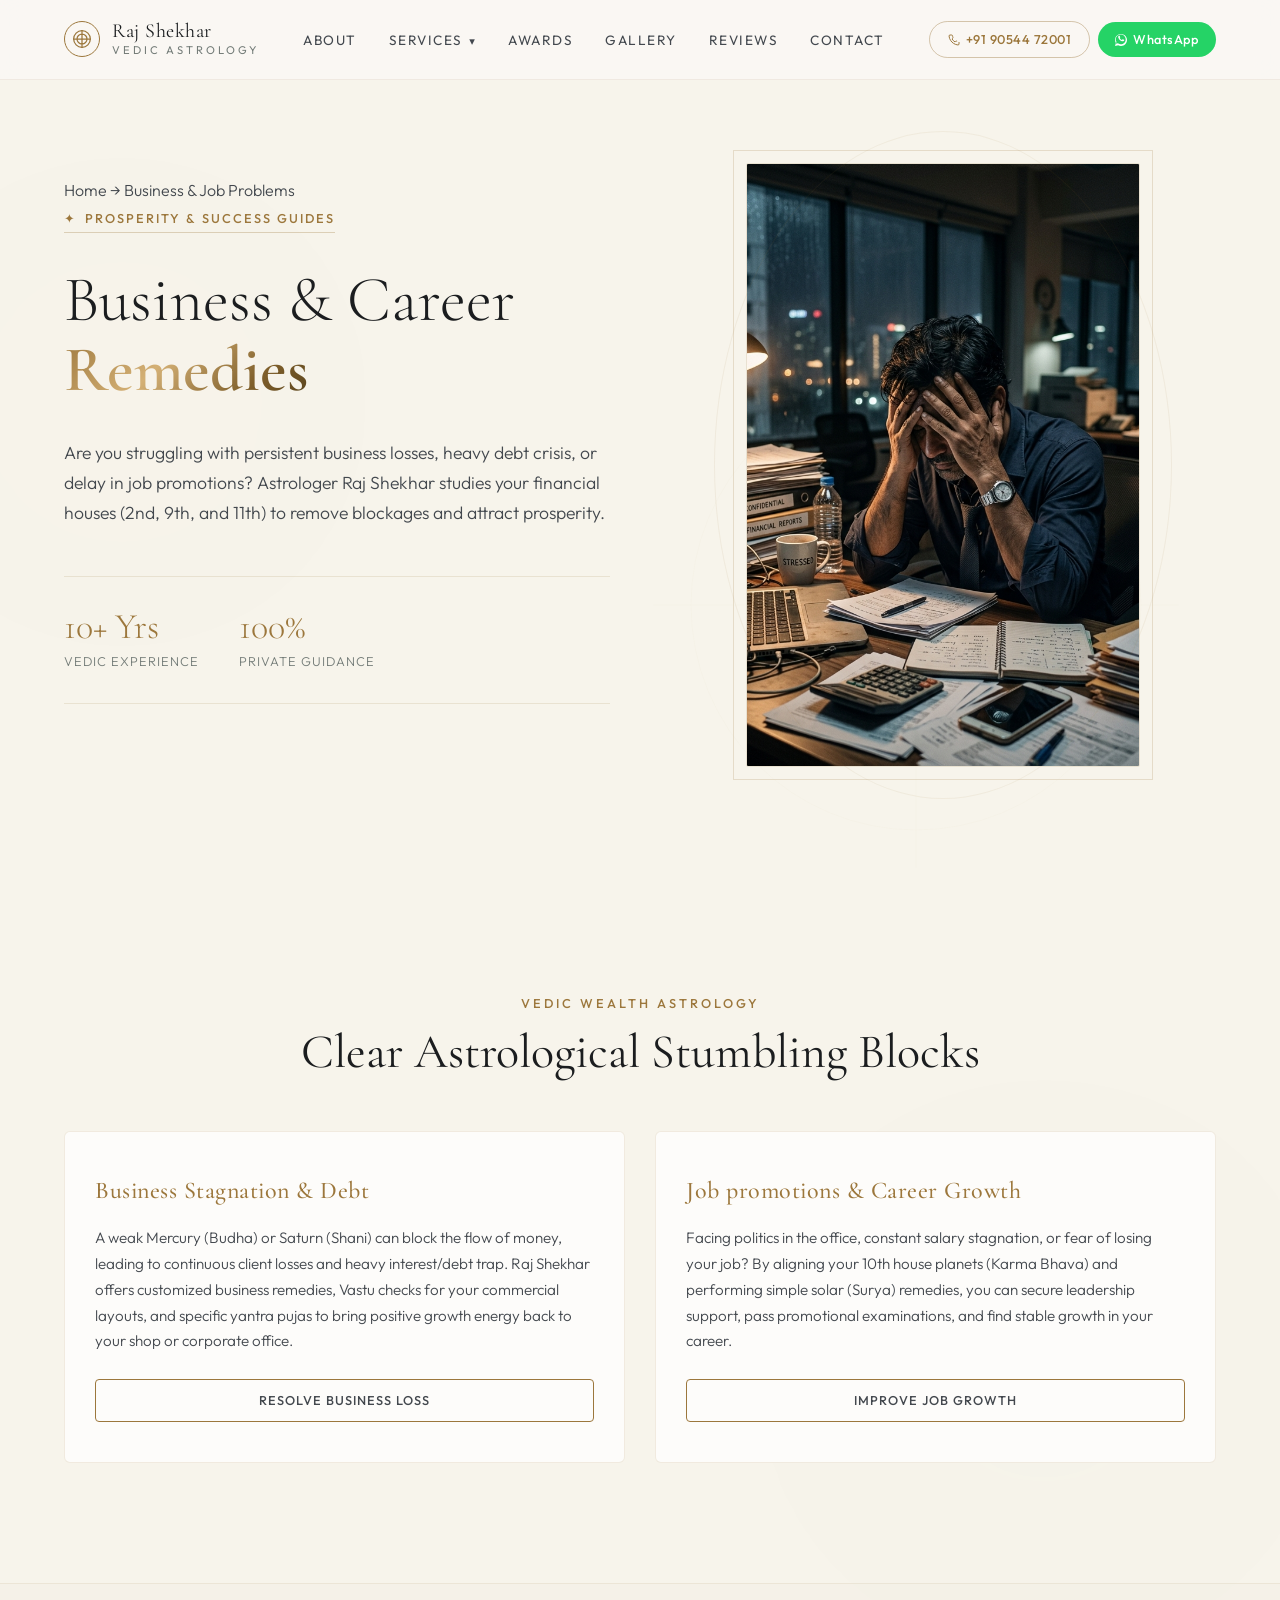
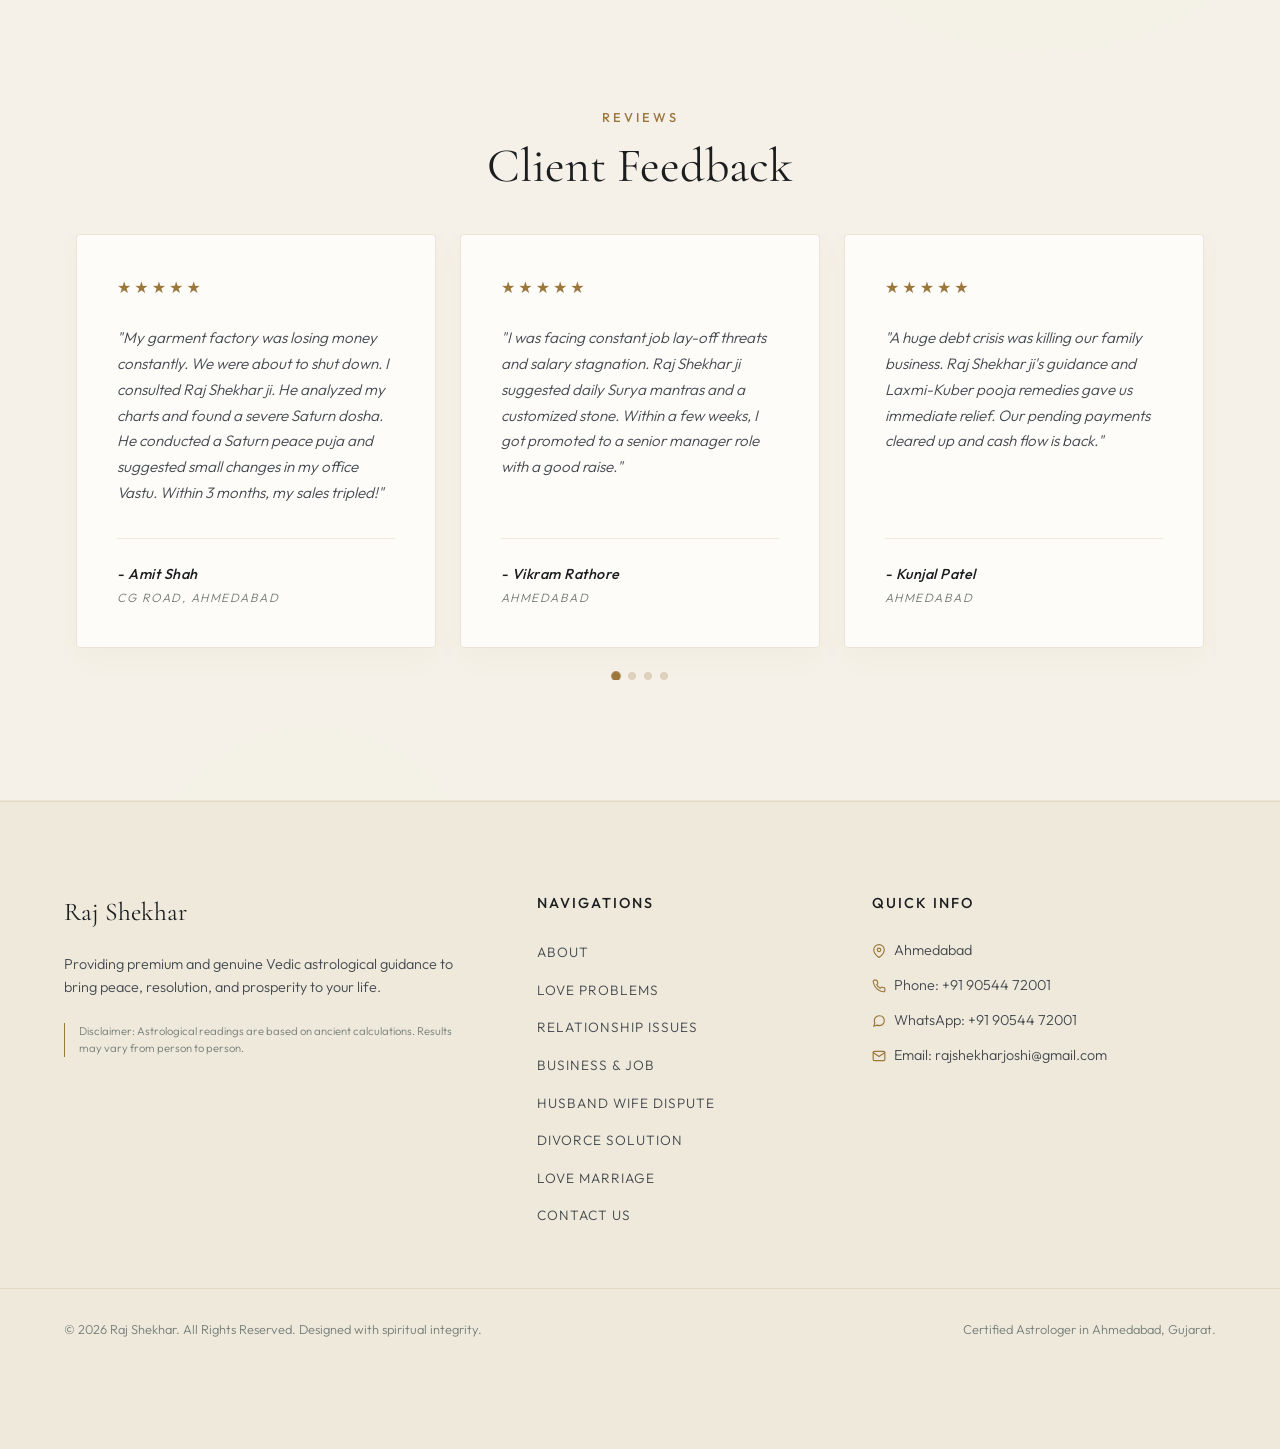
==== commit 5fe8c7d5: "Add files via upload" ====
--- a/business-job-problem.html
+++ b/business-job-problem.html
@@ -75,15 +75,15 @@
       </nav>
 
       <div class="header-ctas">
-        <a href="tel:+919909912345" class="btn btn-call-outline" aria-label="Call Astrologer Raj Shekhar">
+        <a href="tel:+919054472001" class="btn btn-call-outline" aria-label="Call Astrologer Raj Shekhar">
           <span class="btn-icon">
             <svg width="14" height="14" viewBox="0 0 24 24" fill="none" stroke="currentColor" stroke-width="2" stroke-linecap="round" stroke-linejoin="round">
               <path d="M22 16.92v3a2 2 0 0 1-2.18 2 19.79 19.79 0 0 1-8.63-3.07 19.5 19.5 0 0 1-6-6 19.79 19.79 0 0 1-3.07-8.67A2 2 0 0 1 4.11 2h3a2 2 0 0 1 2 1.72 12.84 12.84 0 0 0 .7 2.81 2 2 0 0 1-.45 2.11L8.09 9.91a16 16 0 0 0 6 6l1.27-1.27a2 2 0 0 1 2.11-.45 12.84 12.84 0 0 0 .7A2 2 0 0 1 22 16.92z"/>
             </svg>
           </span>
-          <span class="desktop-only">+91 99099 12345</span>
+          <span class="desktop-only">+91 90544 72001</span>
         </a>
-        <a href="https://wa.me/919909912345?text=Hello%20Raj%20Shekhar%20ji,%20I%20want%20to%20consult%20you%20regarding%20my%20problem." target="_blank" class="btn btn-whatsapp-solid" aria-label="Chat with Astrologer Raj Shekhar on WhatsApp">
+        <a href="https://wa.me/919054472001?text=Hello%20Raj%20Shekhar%20ji,%20I%20want%20to%20consult%20you%20regarding%20my%20problem." target="_blank" class="btn btn-whatsapp-solid" aria-label="Chat with Astrologer Raj Shekhar on WhatsApp">
           <span class="btn-icon">
             <svg width="14" height="14" viewBox="0 0 24 24" fill="currentColor">
               <path d="M.057 24l1.687-6.163c-1.041-1.804-1.588-3.849-1.587-5.946C.06 5.348 5.397.01 12.008.01c3.202.001 6.212 1.246 8.477 3.514 2.266 2.268 3.507 5.28 3.505 8.484-.004 6.657-5.34 11.997-11.953 11.997-2.005-.001-3.973-.502-5.731-1.456L0 24zm6.59-4.846c1.6.95 3.188 1.449 4.825 1.451 5.436 0 9.86-4.37 9.864-9.799.002-2.63-1.023-5.101-2.885-6.963C16.588 1.981 14.115.96 11.488.96c-5.44 0-9.866 4.372-9.87 9.802 0 1.698.459 3.356 1.328 4.867l-.995 3.635 3.7-.97c1.554.896 3.082 1.341 4.606 1.341zm11.303-7.79c-.3-.15-1.774-.875-2.048-.975-.275-.1-.475-.15-.675.15-.2.3-.775.975-.95 1.175-.175.2-.35.225-.65.075-.3-.15-1.267-.467-2.414-1.492-.893-.797-1.496-1.782-1.672-2.082-.176-.3-.019-.462.13-.611.135-.134.3-.35.45-.525.15-.175.2-.3.3-.5.1-.2.05-.375-.025-.525-.075-.15-.675-1.625-.925-2.225-.244-.589-.491-.51-.675-.52-.174-.01-.374-.012-.574-.012s-.525.075-.8.375c-.275.3-1.05 1.025-1.05 2.5s1.075 2.9 1.225 3.1c.15.2 2.11 3.224 5.115 4.526.715.31 1.273.495 1.708.633.719.228 1.374.196 1.892.119.577-.087 1.774-.725 2.024-1.425.25-.7.25-1.3 0-1.425-.075-.125-.275-.2-.575-.35z"/>
@@ -124,55 +124,12 @@
         </div>
       </div>
 
-      <!-- Right Form Card -->
-      <div class="hero-form-container">
-        <div class="form-card">
-          <div class="form-header">
-            <h3>Get Career & Business Advice</h3>
-            <p>Describe your issue below. 100% Private.</p>
-          </div>
-          <form id="hero-lead-form" action="#" method="POST" class="lead-form" novalidate>
-            <div class="visually-hidden">
-              <label for="honeypot">Leave this blank</label>
-              <input type="text" id="honeypot" name="honeypot" tabindex="-1" autocomplete="off">
-            </div>
-            <div class="form-group">
-              <label for="form-name">Full Name</label>
-              <input type="text" id="form-name" name="name" placeholder="E.g., Rajesh Patel" autocomplete="name" required>
-              <span class="error-msg" id="name-error" aria-live="polite"></span>
-            </div>
-            <div class="form-group">
-              <label for="form-phone">Mobile Number</label>
-              <input type="tel" id="form-phone" name="phone" placeholder="E.g., 98765 43210" autocomplete="tel" inputmode="numeric" required>
-              <span class="error-msg" id="phone-error" aria-live="polite"></span>
-            </div>
-            <div class="form-group">
-              <label for="form-service">Astrological Query Area</label>
-              <div class="input-wrapper select-wrapper">
-                <select id="form-service" name="service" required>
-                  <option value="Business & Job Problem" selected>Business & Job Problem</option>
-                </select>
-              </div>
-              <span class="error-msg" id="service-error" aria-live="polite"></span>
-            </div>
-            <div class="form-group">
-              <label for="form-message">Describe Situation (Optional)</label>
-              <textarea id="form-message" name="message" rows="2" placeholder="Tell us about your business or job challenges..." maxlength="500"></textarea>
-            </div>
-            <button type="submit" class="btn btn-submit btn-pulse" id="btn-lead-submit">
-              <span>Connect Now for Solution</span>
-              <span class="submit-arrow">&rarr;</span>
-            </button>
-            <p class="form-footer-note">
-              <span class="note-icon">
-                <svg width="12" height="12" viewBox="0 0 24 24" fill="none" stroke="currentColor" stroke-width="2" style="display: inline-block; vertical-align: middle; margin-right: 4px; color: var(--gold-primary);">
-                  <rect x="3" y="11" width="18" height="11" rx="2" ry="2"/>
-                  <path d="M7 11V7a5 5 0 0 1 10 0v4"/>
-                </svg>
-              </span>
-              <span>100% Secure. Private data is kept strictly confidential.</span>
-            </p>
-          </form>
+      <!-- Right Visual Image -->
+      <div class="hero-visual-container">
+        <div class="visual-placeholder-container">
+          <!-- Geometric stars background elements inside image space -->
+          <div class="astro-bg-circles" aria-hidden="true"></div>
+          <img src="svc_business_job.png" alt="Business & Job Problems Solution" class="hero-img">
         </div>
       </div>
     </div>
@@ -194,7 +151,7 @@
               A weak Mercury (Budha) or Saturn (Shani) can block the flow of money, leading to continuous client losses and heavy interest/debt trap. Raj Shekhar offers customized business remedies, Vastu checks for your commercial layouts, and specific yantra pujas to bring positive growth energy back to your shop or corporate office.
             </p>
           </div>
-          <a href="https://wa.me/919909912345?text=Hello%20Raj%20Shekhar%20ji,%20I%20need%20help%20with%20my%20business%20losses." class="btn btn-card-more" target="_blank">Resolve Business Loss</a>
+          <a href="https://wa.me/919054472001?text=Hello%20Raj%20Shekhar%20ji,%20I%20need%20help%20with%20my%20business%20losses." class="btn btn-card-more" target="_blank">Resolve Business Loss</a>
         </div>
 
         <div class="detail-card-glass">
@@ -204,30 +161,96 @@
               Facing politics in the office, constant salary stagnation, or fear of losing your job? By aligning your 10th house planets (Karma Bhava) and performing simple solar (Surya) remedies, you can secure leadership support, pass promotional examinations, and find stable growth in your career.
             </p>
           </div>
-          <a href="https://wa.me/919909912345?text=Hello%20Raj%20Shekhar%20ji,%20I%20want%20to%20get%20promotion%20and%20job%20growth." class="btn btn-card-more" target="_blank">Improve Job Growth</a>
+          <a href="https://wa.me/919054472001?text=Hello%20Raj%20Shekhar%20ji,%20I%20want%20to%20get%20promotion%20and%20job%20growth." class="btn btn-card-more" target="_blank">Improve Job Growth</a>
         </div>
       </div>
     </div>
   </section>
 
   <!-- Business specific review -->
+    <!-- Testimonials Section -->
   <section class="testimonials-section">
     <div class="container">
       <div class="section-header text-center">
         <span class="accent-title">Reviews</span>
         <h2 class="section-title">Client Feedback</h2>
       </div>
-      <div class="testimonials-grid" style="grid-template-columns: 1fr; max-width: 600px; margin: 40px auto 0;">
-        <blockquote class="testimonial-card card-glass">
-          <div class="rating-stars">★★★★★</div>
-          <p class="testimonial-text">
-            "My garment factory was losing money constantly. We were about to shut down. I consulted Raj Shekhar ji. He analyzed my charts and found a severe Saturn dosha. He conducted a Saturn peace puja and suggested small changes in my office Vastu. Within 3 months, my sales tripled!"
-          </p>
-          <cite class="testimonial-author">
-            <strong>- Amit Shah</strong>
-            <span>CG Road, Ahmedabad</span>
-          </cite>
-        </blockquote>
+
+      <div class="testimonials-carousel-container">
+        <div class="testimonials-grid">
+        <div class="testimonial-card-wrapper">
+          <blockquote class="testimonial-card card-glass">
+            <div class="rating-stars">★★★★★</div>
+            <p class="testimonial-text">
+              "My garment factory was losing money constantly. We were about to shut down. I consulted Raj Shekhar ji. He analyzed my charts and found a severe Saturn dosha. He conducted a Saturn peace puja and suggested small changes in my office Vastu. Within 3 months, my sales tripled!"
+            </p>
+            <cite class="testimonial-author">
+              <strong>- Amit Shah</strong>
+              <span>CG Road, Ahmedabad</span>
+            </cite>
+          </blockquote>
+        </div>
+        <div class="testimonial-card-wrapper">
+          <blockquote class="testimonial-card card-glass">
+            <div class="rating-stars">★★★★★</div>
+            <p class="testimonial-text">
+              "I was facing constant job lay-off threats and salary stagnation. Raj Shekhar ji suggested daily Surya mantras and a customized stone. Within a few weeks, I got promoted to a senior manager role with a good raise."
+            </p>
+            <cite class="testimonial-author">
+              <strong>- Vikram Rathore</strong>
+              <span>Ahmedabad</span>
+            </cite>
+          </blockquote>
+        </div>
+        <div class="testimonial-card-wrapper">
+          <blockquote class="testimonial-card card-glass">
+            <div class="rating-stars">★★★★★</div>
+            <p class="testimonial-text">
+              "A huge debt crisis was killing our family business. Raj Shekhar ji's guidance and Laxmi-Kuber pooja remedies gave us immediate relief. Our pending payments cleared up and cash flow is back."
+            </p>
+            <cite class="testimonial-author">
+              <strong>- Kunjal Patel</strong>
+              <span>Ahmedabad</span>
+            </cite>
+          </blockquote>
+        </div>
+        <div class="testimonial-card-wrapper">
+          <blockquote class="testimonial-card card-glass">
+            <div class="rating-stars">★★★★★</div>
+            <p class="testimonial-text">
+              "I was struggling with heavy business debt and stagnant shop sales. Raj Shekhar ji suggested Vastu changes and Mercury remedies. Within a few months, customers increased."
+            </p>
+            <cite class="testimonial-author">
+              <strong>- Paresh Rawal</strong>
+              <span>Ahmedabad</span>
+            </cite>
+          </blockquote>
+        </div>
+        <div class="testimonial-card-wrapper">
+          <blockquote class="testimonial-card card-glass">
+            <div class="rating-stars">★★★★★</div>
+            <p class="testimonial-text">
+              "I was not getting any job promotions despite 5 years of hard work. Raj Shekhar ji suggested Surya Dev prayers and a gemstone. I finally got promoted to Team Lead."
+            </p>
+            <cite class="testimonial-author">
+              <strong>- Megha Patel</strong>
+              <span>Ahmedabad</span>
+            </cite>
+          </blockquote>
+        </div>
+        <div class="testimonial-card-wrapper">
+          <blockquote class="testimonial-card card-glass">
+            <div class="rating-stars">★★★★★</div>
+            <p class="testimonial-text">
+              "Highly recommend for career growth. His predictions about my job change timing were 100% accurate and successful."
+            </p>
+            <cite class="testimonial-author">
+              <strong>- Harish Joshi</strong>
+              <span>Ahmedabad</span>
+            </cite>
+          </blockquote>
+        </div>
+        </div>
       </div>
     </div>
   </section>
@@ -268,20 +291,20 @@
           <svg width="14" height="14" viewBox="0 0 24 24" fill="none" stroke="currentColor" stroke-width="2" stroke-linecap="round" stroke-linejoin="round" class="footer-icon">
             <path d="M22 16.92v3a2 2 0 0 1-2.18 2 19.79 19.79 0 0 1-8.63-3.07 19.5 19.5 0 0 1-6-6 19.79 19.79 0 0 1-3.07-8.67A2 2 0 0 1 4.11 2h3a2 2 0 0 1 2 1.72 12.84 12.84 0 0 0 .7 2.81 2 2 0 0 1-.45 2.11L8.09 9.91a16 16 0 0 0 6 6l1.27-1.27a2 2 0 0 1 2.11-.45 12.84 12.84 0 0 0 2.81.7A2 2 0 0 1 22 16.92z"/>
           </svg>
-          <span>Phone: +91 99099 12345</span>
+          <span>Phone: +91 90544 72001</span>
         </p>
         <p class="footer-contact-item">
           <svg width="14" height="14" viewBox="0 0 24 24" fill="none" stroke="currentColor" stroke-width="2" stroke-linecap="round" stroke-linejoin="round" class="footer-icon">
             <path d="M21 11.5a8.38 8.38 0 0 1-.9 3.8 8.5 8.5 0 0 1-7.6 4.7 8.38 8.38 0 0 1-3.8-.9L3 21l1.9-5.7a8.38 8.38 0 0 1-.9-3.8 8.5 8.5 0 0 1 4.7-7.6 8.38 8.38 0 0 1 3.8-.9h.5a8.48 8.48 0 0 1 8 8v.5z"/>
           </svg>
-          <span>WhatsApp: +91 99099 12345</span>
+          <span>WhatsApp: +91 90544 72001</span>
         </p>
         <p class="footer-contact-item">
           <svg width="14" height="14" viewBox="0 0 24 24" fill="none" stroke="currentColor" stroke-width="2" stroke-linecap="round" stroke-linejoin="round" class="footer-icon">
             <path d="M4 4h16c1.1 0 2 .9 2 2v12c0 1.1-.9 2-2 2H4c-1.1 0-2-.9-2-2V6c0-1.1.9-2 2-2z"/>
             <polyline points="22,6 12,13 2,6"/>
           </svg>
-          <span>Email: support@rajshekharastrologer.com</span>
+          <span>Email: rajshekharjoshi@gmail.com</span>
         </p>
       </div>
     </div>
@@ -296,7 +319,7 @@
 
   <!-- Sticky Mobile Action Bottom Bar (WhatsApp and Phone CTAs) -->
   <div class="sticky-mobile-bar" id="mobile-cta-bar">
-    <a href="https://wa.me/919909912345?text=Hello%20Raj%20Shekhar%20ji,%20I%20want%20to%20consult%20you%20regarding%20my%20problem." class="mobile-cta-btn cta-whatsapp" target="_blank" aria-label="Chat on WhatsApp">
+    <a href="https://wa.me/919054472001?text=Hello%20Raj%20Shekhar%20ji,%20I%20want%20to%20consult%20you%20regarding%20my%20problem." class="mobile-cta-btn cta-whatsapp" target="_blank" aria-label="Chat on WhatsApp">
       <span class="cta-icon">
         <svg width="18" height="18" viewBox="0 0 24 24" fill="currentColor">
           <path d="M.057 24l1.687-6.163c-1.041-1.804-1.588-3.849-1.587-5.946C.06 5.348 5.397.01 12.008.01c3.202.001 6.212 1.246 8.477 3.514 2.266 2.268 3.507 5.28 3.505 8.484-.004 6.657-5.34 11.997-11.953 11.997-2.005-.001-3.973-.502-5.731-1.456L0 24zm6.59-4.846c1.6.95 3.188 1.449 4.825 1.451 5.436 0 9.86-4.37 9.864-9.799.002-2.63-1.023-5.101-2.885-6.963C16.588 1.981 14.115.96 11.488.96c-5.44 0-9.866 4.372-9.87 9.802 0 1.698.459 3.356 1.328 4.867l-.995 3.635 3.7-.97c1.554.896 3.082 1.341 4.606 1.341zm11.303-7.79c-.3-.15-1.774-.875-2.048-.975-.275-.1-.475-.15-.675.15-.2.3-.775.975-.95 1.175-.175.2-.35.225-.65.075-.3-.15-1.267-.467-2.414-1.492-.893-.797-1.496-1.782-1.672-2.082-.176-.3-.019-.462.13-.611.135-.134.3-.35.45-.525.15-.175.2-.3.3-.5.1-.2.05-.375-.025-.525-.075-.15-.675-1.625-.925-2.225-.244-.589-.491-.51-.675-.52-.174-.01-.374-.012-.574-.012s-.525.075-.8.375c-.275.3-1.05 1.025-1.05 2.5s1.075 2.9 1.225 3.1c.15.2 2.11 3.224 5.115 4.526.715.31 1.273.495 1.708.633.719.228 1.374.196 1.892.119.577-.087 1.774-.725 2.024-1.425.25-.7.25-1.3 0-1.425-.075-.125-.275-.2-.575-.35z"/>
@@ -304,7 +327,7 @@
       </span>
       <span>WhatsApp</span>
     </a>
-    <a href="tel:+919909912345" class="mobile-cta-btn cta-call" aria-label="Call Astrologer Raj Shekhar">
+    <a href="tel:+919054472001" class="mobile-cta-btn cta-call" aria-label="Call Astrologer Raj Shekhar">
       <span class="cta-icon">
         <svg width="18" height="18" viewBox="0 0 24 24" fill="none" stroke="currentColor" stroke-width="2">
           <path d="M22 16.92v3a2 2 0 0 1-2.18 2 19.79 19.79 0 0 1-8.63-3.07 19.5 19.5 0 0 1-6-6 19.79 19.79 0 0 1-3.07-8.67A2 2 0 0 1 4.11 2h3a2 2 0 0 1 2 1.72 12.84 12.84 0 0 0 .7 2.81 2 2 0 0 1-.45 2.11L8.09 9.91a16 16 0 0 0 6 6l1.27-1.27a2 2 0 0 1 2.11-.45 12.84 12.84 0 0 0 2.81.7A2 2 0 0 1 22 16.92z"/>
@@ -331,7 +354,7 @@
         Raj Shekhar or our associate will contact you on your registered mobile number shortly.
       </p>
       <div class="modal-actions">
-        <a href="https://wa.me/919909912345?text=Hello%20Raj%20Shekhar%20ji,%20I%20just%20submitted%20the%20consultation%20form.%20I%20would%20like%20to%20chat%20directly%20now." target="_blank" class="btn btn-whatsapp-solid">
+        <a href="https://wa.me/919054472001?text=Hello%20Raj%20Shekhar%20ji,%20I%20just%20submitted%20the%20consultation%20form.%20I%20would%20like%20to%20chat%20directly%20now." target="_blank" class="btn btn-whatsapp-solid">
           <span>Connect Instantly on WhatsApp</span>
         </a>
       </div>
--- a/css/styles.css
+++ b/css/styles.css
@@ -3,11 +3,11 @@
    ========================================================================== */
 :root {
   /* Color Palette - Contemporary Spiritual Light Luxury */
-  --bg-obsidian: #faf8f4; /* Alabaster Off-White background */
-  --bg-deep-space: #f4f0e6; /* Soft Champagne Beige */
-  --bg-indigo: #eae4d8; /* Light Muted Sand Clay */
-  --card-bg-glass: rgba(255, 255, 255, 0.85);
-  --card-bg-glass-hover: rgba(255, 255, 255, 0.98);
+  --bg-obsidian: #f7f4eb; /* Light Warm Off-White Sand */
+  --bg-deep-space: #eee9db; /* Soft Warm Cream Sand */
+  --bg-indigo: #e3dbc7; /* Light Sand Clay */
+  --card-bg-glass: rgba(255, 255, 255, 0.75);
+  --card-bg-glass-hover: rgba(255, 255, 255, 0.96);
   
   --text-white: #1b1d1f; /* Deep Espresso Charcoal primary text */
   --text-silver: #43484e; /* Slate Charcoal secondary text */
@@ -30,8 +30,8 @@
   --font-sans: 'Outfit', system-ui, -apple-system, BlinkMacSystemFont, "Segoe UI", Roboto, sans-serif;
 
   /* Animations & Transitions */
-  --transition-smooth: all 0.4s cubic-bezier(0.16, 1, 0.3, 1);
-  --transition-fast: all 0.25s ease;
+  --transition-smooth: transform 0.35s cubic-bezier(0.16, 1, 0.3, 1), opacity 0.35s cubic-bezier(0.16, 1, 0.3, 1), background-color 0.25s ease, border-color 0.25s ease, box-shadow 0.35s cubic-bezier(0.16, 1, 0.3, 1);
+  --transition-fast: transform 0.2s ease, opacity 0.2s ease, background-color 0.2s ease, border-color 0.2s ease, box-shadow 0.2s ease, color 0.2s ease;
 }
 
 /* ==========================================================================
@@ -312,6 +312,18 @@
   align-items: center;
   gap: 12px;
   z-index: 10;
+}
+
+.logo-img {
+  height: 64px;
+  width: auto;
+  display: block;
+  object-fit: contain;
+  transition: opacity 0.25s ease;
+}
+
+.logo:hover .logo-img {
+  opacity: 0.85;
 }
 
 .zodiac-icon {
@@ -465,8 +477,10 @@
 }
 
 .btn-card-more {
-  display: block;
-  text-align: center;
+  display: flex;
+  align-items: center;
+  justify-content: center;
+  gap: 6px;
   border: 1px solid var(--gold-primary);
   color: var(--text-charcoal);
   padding: 10px;
@@ -476,13 +490,21 @@
   letter-spacing: 1px;
   font-weight: 500;
   transition: var(--transition-fast);
-  margin-bottom: 8px;
+  margin-bottom: 0;
 }
 
 .btn-card-more:hover {
   background: var(--gold-gradient);
   color: #ffffff !important;
   border-color: transparent;
+}
+
+.btn-arrow {
+  transition: transform 0.2s ease;
+}
+
+.btn-card-more:hover .btn-arrow {
+  transform: translateX(4px);
 }
 
 /* Subpages Detail Grid & Cards styling */
@@ -670,7 +692,7 @@
 .form-card {
   width: 100%;
   max-width: 420px;
-  background: #faf8f4;
+  background: #ffffff;
   border: 1px solid rgba(156, 119, 60, 0.25);
   border-radius: 4px;
   padding: 40px 30px;
@@ -800,18 +822,81 @@
 .service-card {
   background: var(--card-bg-glass);
   border: 1px solid rgba(156, 119, 60, 0.15);
-  border-radius: 4px;
-  padding: 40px 30px;
+  border-radius: 6px;
   display: flex;
   flex-direction: column;
   transition: var(--transition-smooth);
+  position: relative;
+  overflow: hidden;
+}
+
+.service-card-img {
+  width: 100%;
+  aspect-ratio: 16/10;
+  overflow: hidden;
+  flex-shrink: 0;
+}
+
+.service-card-img img {
+  width: 100%;
+  height: 100%;
+  object-fit: cover;
+  display: block;
+  transition: transform 0.5s ease;
+}
+
+.service-card:hover .service-card-img img {
+  transform: scale(1.06);
+}
+
+.service-card-body {
+  padding: 28px 28px 32px;
+  display: flex;
+  flex-direction: column;
+  flex-grow: 1;
+}
+
+.service-card::before {
+  content: '';
+  position: absolute;
+  top: 0;
+  left: 0;
+  width: 100%;
+  height: 3px;
+  background: transparent;
+  transition: var(--transition-smooth);
+  z-index: 1;
 }
 
 .service-card:hover {
   background: var(--card-bg-glass-hover);
-  border-color: var(--gold-primary);
-  transform: translateY(-4px);
+  border-color: rgba(156, 119, 60, 0.35);
+  transform: translateY(-5px);
   box-shadow: 0 15px 40px rgba(156, 119, 60, 0.08);
+}
+
+.service-card:hover::before {
+  background: var(--gold-gradient);
+}
+
+.card-header-meta {
+  display: flex;
+  justify-content: space-between;
+  align-items: center;
+  margin-bottom: 1.5rem;
+}
+
+.card-number {
+  font-family: var(--font-serif);
+  font-size: 1.15rem;
+  color: rgba(156, 119, 60, 0.35);
+  font-weight: 500;
+  transition: var(--transition-smooth);
+}
+
+.service-card:hover .card-number {
+  color: var(--gold-primary);
+  transform: translateY(-2px);
 }
 
 .service-icon {
@@ -822,21 +907,20 @@
   display: flex;
   align-items: center;
   justify-content: flex-start;
-  margin-bottom: 1.5rem;
   padding-bottom: 12px;
   transition: var(--transition-smooth);
 }
 
 .service-card:hover .service-icon {
   border-bottom-color: var(--gold-primary);
-  transform: translateX(5px);
+  transform: scale(1.05);
 }
 
 .service-title {
   font-family: var(--font-serif);
-  font-size: 1.6rem;
+  font-size: 1.4rem;
   color: var(--text-white);
-  margin-bottom: 1rem;
+  margin-bottom: 0.75rem;
   font-weight: 400;
 }
 
@@ -952,7 +1036,7 @@
 
 .visual-placeholder-container {
   width: 100%;
-  aspect-ratio: 4/5;
+  aspect-ratio: 2/3;
   position: relative;
   padding: 12px;
   border: 1px solid rgba(156, 119, 60, 0.2);
@@ -987,6 +1071,24 @@
   border-radius: 2px;
 }
 
+.about-img {
+  width: 100%;
+  height: 100%;
+  object-fit: cover;
+  display: block;
+  border: 1px solid rgba(156, 119, 60, 0.15);
+  border-radius: 2px;
+}
+
+.hero-img {
+  width: 100%;
+  height: 100%;
+  object-fit: cover;
+  display: block;
+  border: 1px solid rgba(156, 119, 60, 0.15);
+  border-radius: 2px;
+}
+
 .placeholder-icon {
   color: var(--gold-primary);
   opacity: 0.4;
@@ -1083,6 +1185,30 @@
   justify-content: center;
   gap: 6px;
   background-color: rgba(255, 255, 255, 0.6);
+}
+
+.award-img-wrap {
+  width: 160px;
+  height: 160px;
+  margin: 0 auto 2rem;
+  border-radius: 8px;
+  overflow: hidden;
+  border: 1px solid rgba(156, 119, 60, 0.25);
+  box-shadow: 0 6px 24px rgba(156, 119, 60, 0.12);
+  background-color: rgba(255, 255, 255, 0.08);
+  transition: transform 0.35s ease, box-shadow 0.35s ease;
+}
+
+.award-card:hover .award-img-wrap {
+  transform: scale(1.04);
+  box-shadow: 0 12px 36px rgba(156, 119, 60, 0.22);
+}
+
+.award-img {
+  width: 100%;
+  height: 100%;
+  object-fit: contain;
+  display: block;
 }
 
 .visual-label {
@@ -1508,7 +1634,7 @@
 .modal-content {
   width: 100%;
   max-width: 460px;
-  background: #faf8f4;
+  background: var(--bg-obsidian);
   border: 1px solid rgba(156, 119, 60, 0.25);
   padding: 45px 35px;
   text-align: center;
@@ -1581,6 +1707,20 @@
   border-radius: 4px;
 }
 
+/* ==========================================================================
+   HERO IMAGE PLACEHOLDER
+   ========================================================================== */
+.hero-visual-container {
+  display: flex;
+  justify-content: center;
+  align-items: center;
+  width: 100%;
+}
+
+.hero-visual-container .visual-placeholder-container {
+  max-width: 420px;
+}
+
 
 /* ==========================================================================
    MEDIA QUERIES (RESPONSIVENESS & NO HORIZONTAL SCROLL)
@@ -1669,7 +1809,8 @@
     align-items: center;
   }
   
-  .hero-form-container {
+  .hero-form-container,
+  .hero-visual-container {
     justify-content: center;
   }
   
@@ -1793,3 +1934,79 @@
     text-align: center;
   }
 }
+
+/* Testimonials Carousel Animation Layout */
+.testimonials-carousel-container {
+  position: relative;
+  width: 100%;
+  max-width: 1200px;
+  margin: 40px auto 0;
+  overflow: hidden;
+}
+
+.testimonials-carousel-container .testimonials-grid {
+  display: flex;
+  flex-direction: row;
+  grid-template-columns: none !important;
+  gap: 0 !important;
+  transition: transform 0.8s cubic-bezier(0.25, 1, 0.5, 1);
+  width: 100%;
+}
+
+.testimonials-carousel-container .testimonial-card-wrapper {
+  flex: 0 0 33.333%;
+  width: 33.333%;
+  box-sizing: border-box;
+  padding: 0 12px;
+  margin: 0 !important;
+  display: flex;
+}
+
+.testimonials-carousel-container .testimonial-card {
+  width: 100%;
+  box-sizing: border-box;
+  margin: 0 !important;
+  min-height: 250px;
+  border: 1px solid rgba(156, 119, 60, 0.18);
+  border-radius: 4px;
+  display: flex;
+  flex-direction: column;
+}
+
+.carousel-dots {
+  display: flex;
+  justify-content: center;
+  gap: 8px;
+  margin-top: 24px;
+}
+
+.carousel-dot {
+  width: 8px;
+  height: 8px;
+  border-radius: 50%;
+  background-color: rgba(156, 119, 60, 0.25);
+  border: none;
+  padding: 0;
+  cursor: pointer;
+  transition: var(--transition-fast);
+}
+
+.carousel-dot.active {
+  background-color: var(--gold-primary);
+  transform: scale(1.2);
+}
+
+@media (max-width: 1024px) {
+  .testimonials-carousel-container .testimonial-card-wrapper {
+    flex: 0 0 50%;
+    width: 50%;
+  }
+}
+
+@media (max-width: 768px) {
+  .testimonials-carousel-container .testimonial-card-wrapper {
+    flex: 0 0 100%;
+    width: 100%;
+    padding: 0;
+  }
+}
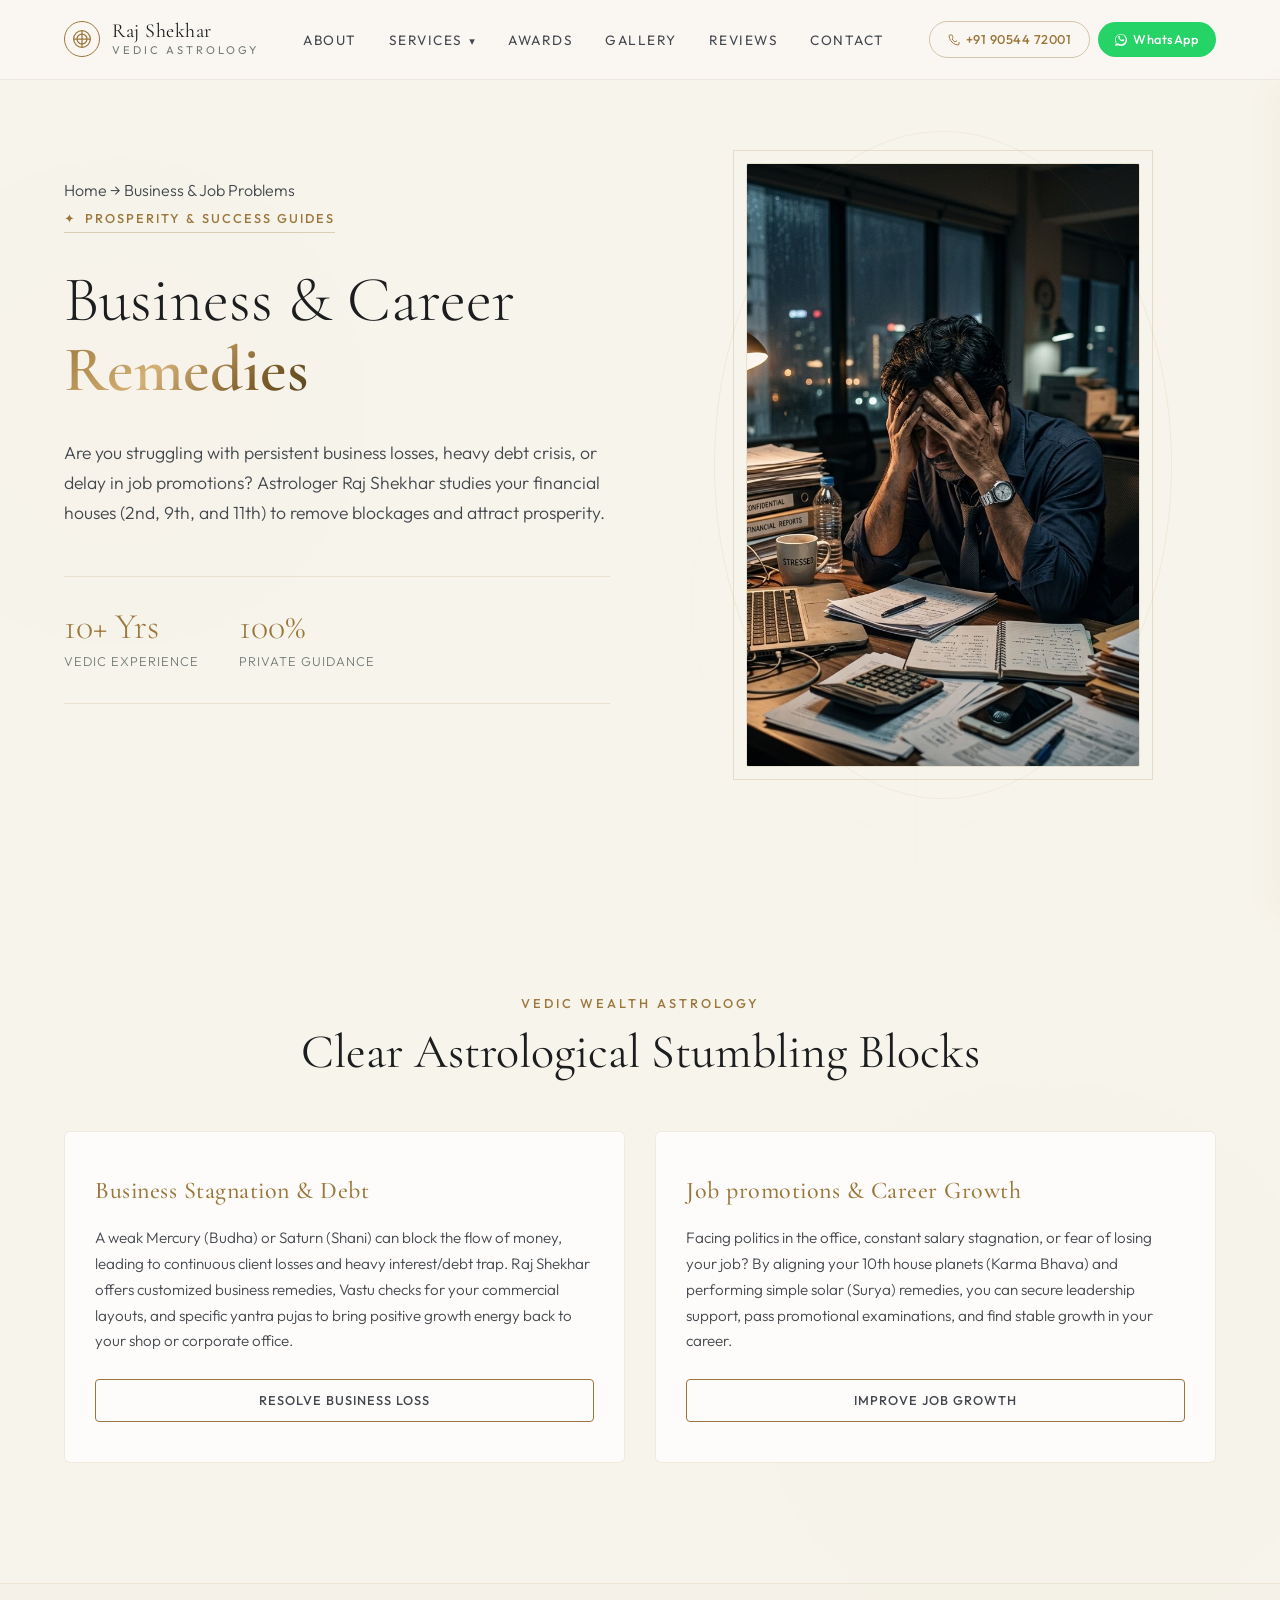
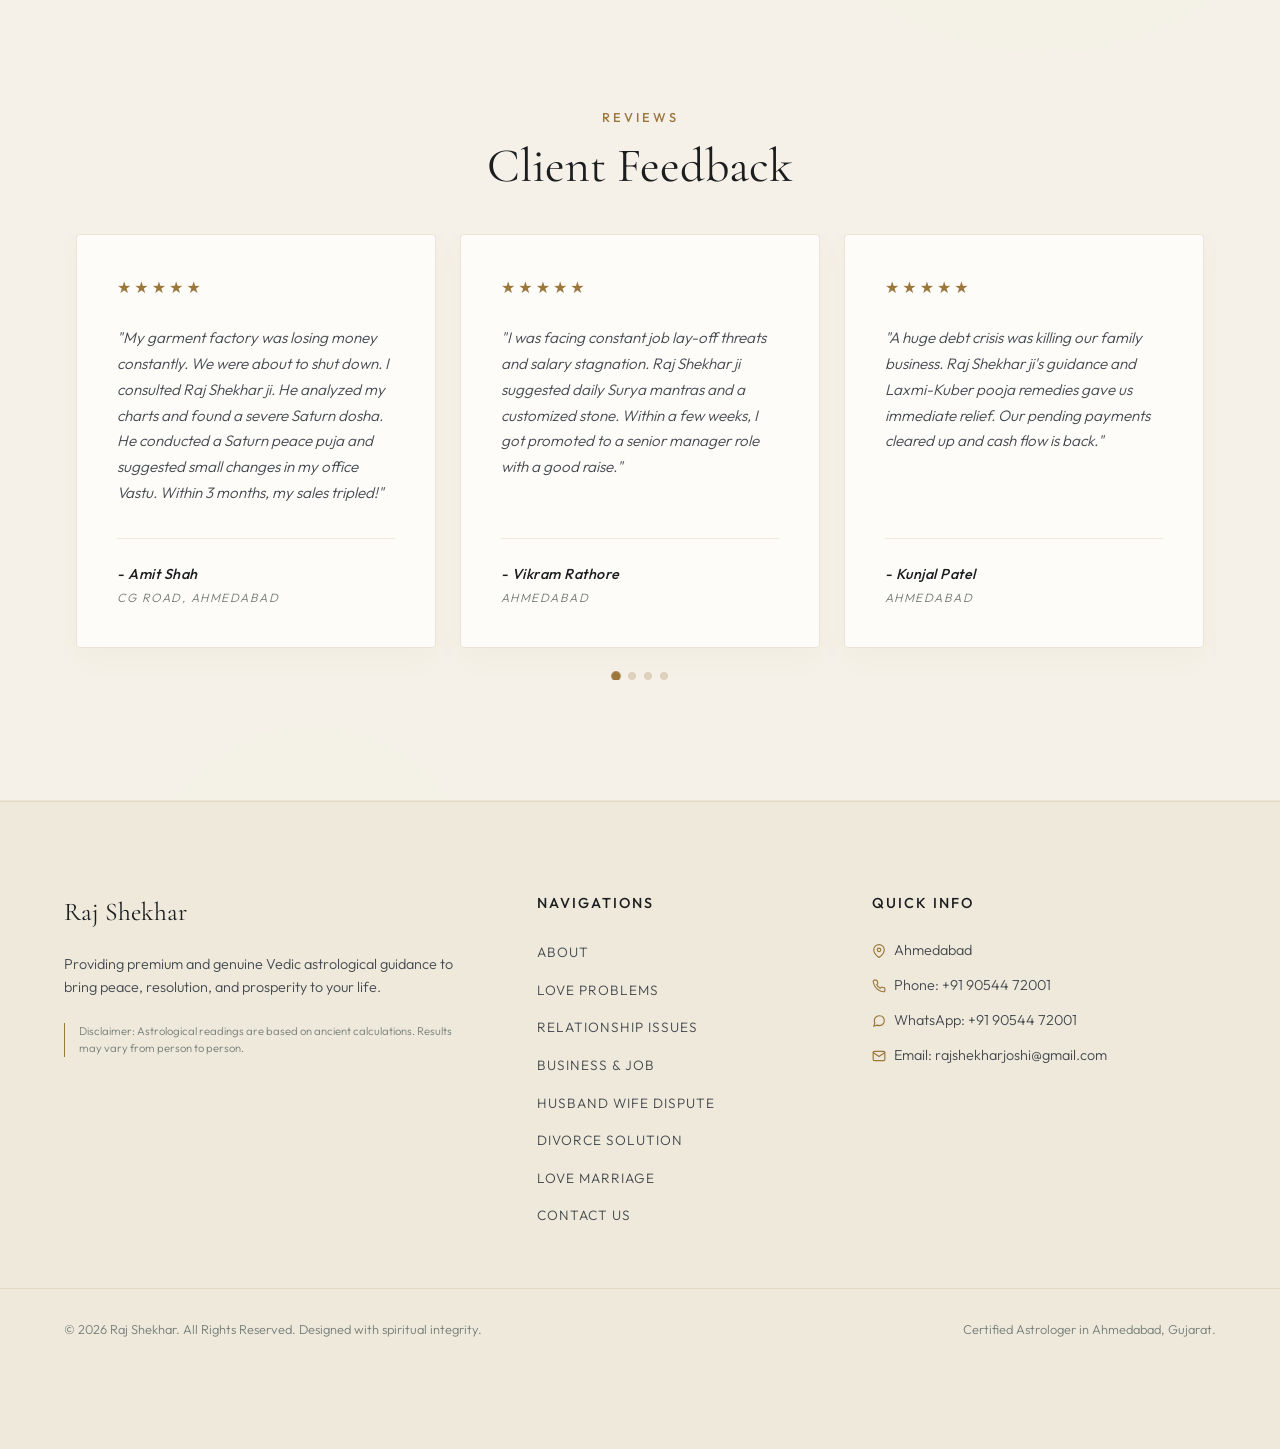
==== commit 0b1c911d: "Add files via upload" ====
--- a/business-job-problem.html
+++ b/business-job-problem.html
@@ -39,7 +39,7 @@
   <!-- Header Section -->
   <header class="main-header">
     <div class="container header-container">
-      <a href="index" class="logo" id="header-logo">
+      <a href="index.html" class="logo" id="header-logo">
         <span class="zodiac-icon" aria-hidden="true">
           <svg width="20" height="20" viewBox="0 0 24 24" fill="none" stroke="currentColor" stroke-width="1.5" stroke-linecap="round" stroke-linejoin="round">
             <circle cx="12" cy="12" r="10"/>
@@ -55,24 +55,30 @@
       <!-- Desktop Nav & Quick Contacts -->
       <nav class="desktop-nav" aria-label="Main Navigation">
         <ul>
-          <li><a href="index#about">About</a></li>
+          <li><a href="index.html#about">About</a></li>
           <li class="nav-dropdown">
-            <a href="index#services" class="dropdown-trigger">Services <span class="arrow-down">&#9662;</span></a>
+            <a href="index.html#services" class="dropdown-trigger">Services <span class="arrow-down">&#9662;</span></a>
             <ul class="dropdown-menu">
-              <li><a href="love-problems">Love Problems</a></li>
-              <li><a href="relationship-problem">Relationship Issues</a></li>
-              <li><a href="business-job-problem">Business & Job</a></li>
-              <li><a href="husband-wife-problem">Husband Wife Dispute</a></li>
-              <li><a href="divorce-problem">Divorce Solution</a></li>
-              <li><a href="love-marriage-problem">Love Marriage</a></li>
+              <li><a href="love-problems.html">Love Problems</a></li>
+              <li><a href="relationship-problem.html">Relationship Issues</a></li>
+              <li><a href="business-job-problem.html">Business & Job</a></li>
+              <li><a href="husband-wife-problem.html">Husband Wife Dispute</a></li>
+              <li><a href="divorce-problem.html">Divorce Solution</a></li>
+              <li><a href="love-marriage-problem.html">Love Marriage</a></li>
             </ul>
           </li>
-          <li><a href="index#awards">Awards</a></li>
-          <li><a href="index#gallery">Gallery</a></li>
-          <li><a href="index#testimonials">Reviews</a></li>
-          <li><a href="contact">Contact</a></li>
+          <li><a href="index.html#awards">Awards</a></li>
+          <li><a href="index.html#gallery">Gallery</a></li>
+          <li><a href="index.html#testimonials">Reviews</a></li>
+          <li><a href="contact.html">Contact</a></li>
         </ul>
       </nav>
+      <!-- Hamburger Toggle Button -->
+      <button class="mobile-menu-toggle" aria-label="Toggle navigation menu" aria-expanded="false" aria-controls="mobile-nav">
+        <span class="hamburger-line"></span>
+        <span class="hamburger-line"></span>
+        <span class="hamburger-line"></span>
+      </button>
 
       <div class="header-ctas">
         <a href="tel:+919054472001" class="btn btn-call-outline" aria-label="Call Astrologer Raj Shekhar">
@@ -94,13 +100,28 @@
       </div>
     </div>
   </header>
+  <!-- Mobile Navigation Drawer -->
+  <div class="mobile-nav-drawer" id="mobile-nav" aria-hidden="true">
+    <nav class="mobile-navigation" aria-label="Mobile Navigation">
+      <ul>
+        <li><a href="index.html#about">About</a></li>
+        <li><a href="love-problems.html">Love Problems</a></li>
+        <li><a href="relationship-problem.html">Relationship Issues</a></li>
+        <li><a href="business-job-problem.html">Business & Job</a></li>
+        <li><a href="husband-wife-problem.html">Husband Wife Dispute</a></li>
+        <li><a href="divorce-problem.html">Divorce Solution</a></li>
+        <li><a href="love-marriage-problem.html">Love Marriage</a></li>
+        <li><a href="contact.html">Contact Us</a></li>
+      </ul>
+    </nav>
+  </div>
 
   <!-- Service Subpage Hero -->
   <section class="hero-section">
     <div class="container hero-container">
       <div class="hero-content">
         <div class="breadcrumbs">
-          <a href="index">Home</a> &rarr; <span>Business & Job Problems</span>
+          <a href="index.html">Home</a> &rarr; <span>Business & Job Problems</span>
         </div>
         <div class="badge-trust">
           <span class="star-icon">✦</span>
@@ -129,7 +150,7 @@
         <div class="visual-placeholder-container">
           <!-- Geometric stars background elements inside image space -->
           <div class="astro-bg-circles" aria-hidden="true"></div>
-          <img src="svc_business_job.png" alt="Business & Job Problems Solution" class="hero-img">
+          <img src="svc_business_job.jpg" alt="Business & Job Problems Solution" class="hero-img">
         </div>
       </div>
     </div>
@@ -267,14 +288,14 @@
       <div class="footer-links">
         <h4>Navigations</h4>
         <ul>
-          <li><a href="index#about">About</a></li>
-          <li><a href="love-problems">Love Problems</a></li>
-          <li><a href="relationship-problem">Relationship Issues</a></li>
-          <li><a href="business-job-problem">Business & Job</a></li>
-          <li><a href="husband-wife-problem">Husband Wife Dispute</a></li>
-          <li><a href="divorce-problem">Divorce Solution</a></li>
-          <li><a href="love-marriage-problem">Love Marriage</a></li>
-          <li><a href="contact">Contact Us</a></li>
+          <li><a href="index.html#about">About</a></li>
+          <li><a href="love-problems.html">Love Problems</a></li>
+          <li><a href="relationship-problem.html">Relationship Issues</a></li>
+          <li><a href="business-job-problem.html">Business & Job</a></li>
+          <li><a href="husband-wife-problem.html">Husband Wife Dispute</a></li>
+          <li><a href="divorce-problem.html">Divorce Solution</a></li>
+          <li><a href="love-marriage-problem.html">Love Marriage</a></li>
+          <li><a href="contact.html">Contact Us</a></li>
         </ul>
       </div>
 
--- a/css/styles.css
+++ b/css/styles.css
@@ -841,6 +841,7 @@
   width: 100%;
   height: 100%;
   object-fit: cover;
+  object-position: center top;
   display: block;
   transition: transform 0.5s ease;
 }
@@ -1075,6 +1076,7 @@
   width: 100%;
   height: 100%;
   object-fit: cover;
+  object-position: center top;
   display: block;
   border: 1px solid rgba(156, 119, 60, 0.15);
   border-radius: 2px;
@@ -1084,6 +1086,7 @@
   width: 100%;
   height: 100%;
   object-fit: cover;
+  object-position: center top;
   display: block;
   border: 1px solid rgba(156, 119, 60, 0.15);
   border-radius: 2px;
@@ -1774,6 +1777,10 @@
     display: none;
   }
 
+  .header-ctas {
+    display: none;
+  }
+
   .main-header {
     height: 70px;
   }
@@ -2010,3 +2017,91 @@
     padding: 0;
   }
 }
+
+/* ==========================================================================
+   MOBILE NAVIGATION DRAWER & HAMBURGER TOGGLE
+   ========================================================================== */
+.mobile-menu-toggle {
+  display: none;
+  flex-direction: column;
+  justify-content: space-between;
+  width: 24px;
+  height: 18px;
+  background: none;
+  border: none;
+  cursor: pointer;
+  padding: 0;
+  z-index: 150;
+}
+
+.hamburger-line {
+  width: 100%;
+  height: 2px;
+  background-color: var(--gold-primary);
+  transition: all 0.3s cubic-bezier(0.16, 1, 0.3, 1);
+}
+
+.mobile-nav-drawer {
+  position: fixed;
+  top: 70px;
+  right: -100%;
+  width: 100%;
+  height: calc(100vh - 70px);
+  background: rgba(250, 248, 244, 0.98);
+  backdrop-filter: blur(12px);
+  -webkit-backdrop-filter: blur(12px);
+  border-top: 1px solid rgba(156, 119, 60, 0.1);
+  box-shadow: -5px 15px 30px rgba(156, 119, 60, 0.05);
+  z-index: 140;
+  transition: right 0.4s cubic-bezier(0.16, 1, 0.3, 1);
+  overflow-y: auto;
+  padding: 40px 24px;
+  display: block;
+}
+
+.mobile-nav-drawer.active {
+  right: 0;
+}
+
+.mobile-navigation ul {
+  display: flex;
+  flex-direction: column;
+  gap: 24px;
+}
+
+.mobile-navigation a {
+  display: block;
+  font-family: var(--font-sans);
+  font-size: 1.1rem;
+  font-weight: 500;
+  color: var(--text-white);
+  text-transform: uppercase;
+  letter-spacing: 1.5px;
+  padding-bottom: 8px;
+  border-bottom: 1px solid rgba(156, 119, 60, 0.1);
+  transition: var(--transition-fast);
+}
+
+.mobile-navigation a:hover {
+  color: var(--gold-primary);
+  border-bottom-color: var(--gold-primary);
+  padding-left: 6px;
+}
+
+.mobile-menu-toggle.active .hamburger-line:nth-child(1) {
+  transform: translateY(8px) rotate(45deg);
+}
+
+.mobile-menu-toggle.active .hamburger-line:nth-child(2) {
+  opacity: 0;
+}
+
+.mobile-menu-toggle.active .hamburger-line:nth-child(3) {
+  transform: translateY(-8px) rotate(-45deg);
+}
+
+@media (max-width: 768px) {
+  .mobile-menu-toggle {
+    display: flex;
+  }
+}
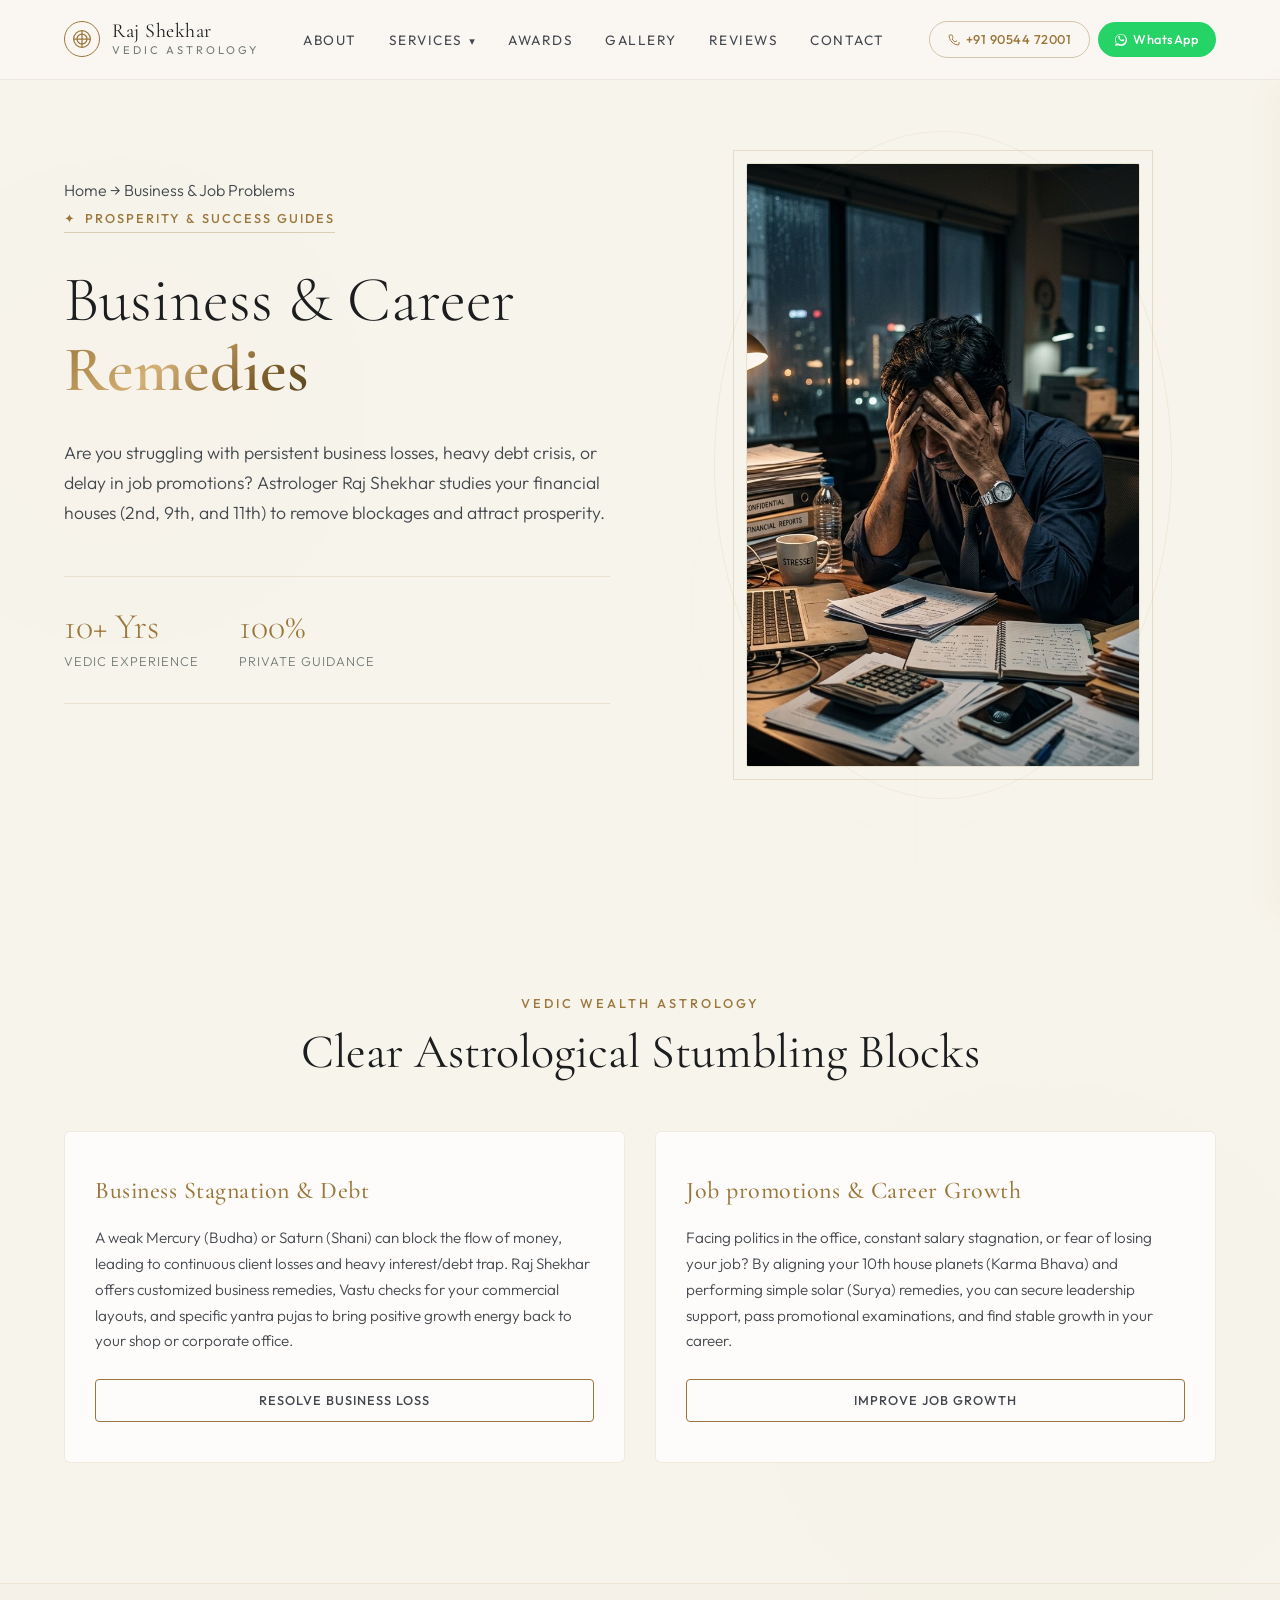
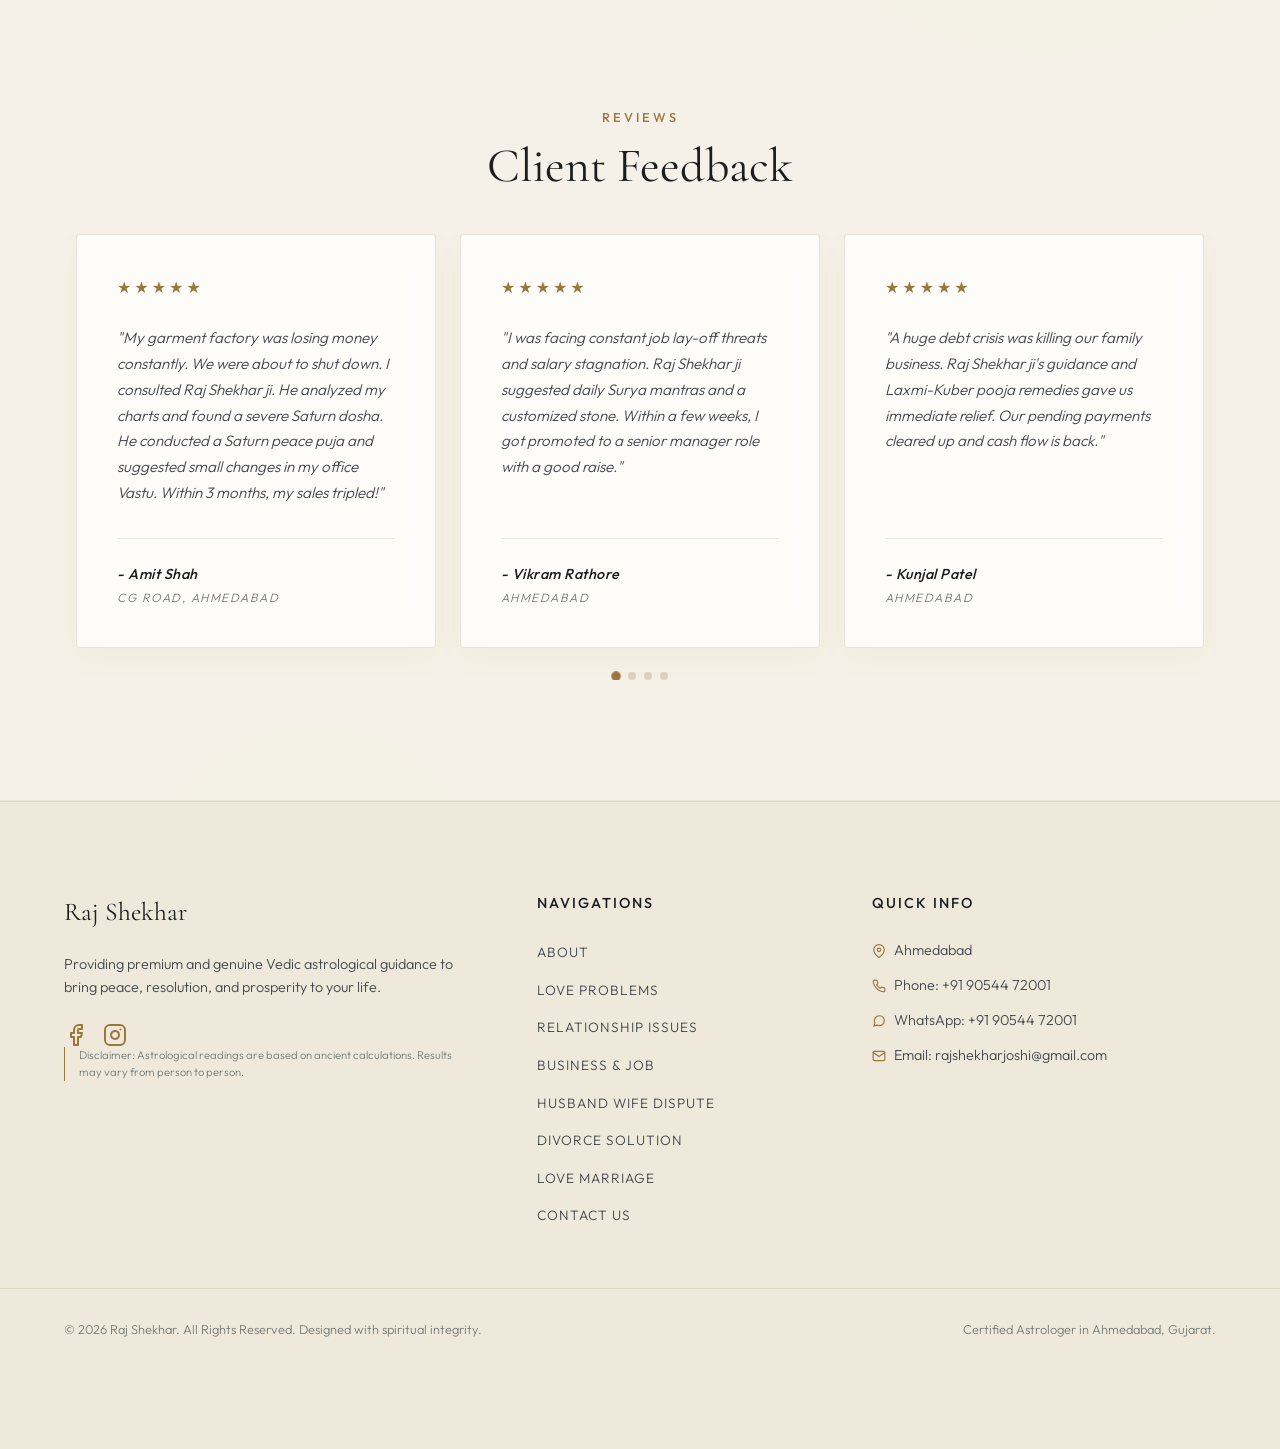
==== commit be9fdff9: "Add files via upload" ====
--- a/business-job-problem.html
+++ b/business-job-problem.html
@@ -282,6 +282,15 @@
       <div class="footer-brand">
         <h4>Raj Shekhar</h4>
         <p>Providing premium and genuine Vedic astrological guidance to bring peace, resolution, and prosperity to your life.</p>
+
+        <div class="footer-social-links" style="display: flex; gap: 15px; margin-top: 15px;">
+          <a href="https://www.facebook.com/share/1cBkzLtutN/" target="_blank" aria-label="Facebook" style="color: var(--gold-primary);">
+            <svg width="24" height="24" viewBox="0 0 24 24" fill="none" stroke="currentColor" stroke-width="2" stroke-linecap="round" stroke-linejoin="round"><path d="M18 2h-3a5 5 0 0 0-5 5v3H7v4h3v8h4v-8h3l1-4h-4V7a1 1 0 0 1 1-1h3z"></path></svg>
+          </a>
+          <a href="https://www.instagram.com/rajshekharjoshi2001?igsh=enJncW1kd2oydnds" target="_blank" aria-label="Instagram" style="color: var(--gold-primary);">
+            <svg width="24" height="24" viewBox="0 0 24 24" fill="none" stroke="currentColor" stroke-width="2" stroke-linecap="round" stroke-linejoin="round"><rect x="2" y="2" width="20" height="20" rx="5" ry="5"></rect><path d="M16 11.37A4 4 0 1 1 12.63 8 4 4 0 0 1 16 11.37z"></path><line x1="17.5" y1="6.5" x2="17.51" y2="6.5"></line></svg>
+          </a>
+        </div>
         <p class="disclaimer">Disclaimer: Astrological readings are based on ancient calculations. Results may vary from person to person.</p>
       </div>
 
--- a/css/styles.css
+++ b/css/styles.css
@@ -1035,6 +1035,10 @@
   position: relative;
 }
 
+.about-visual .visual-placeholder-container {
+  aspect-ratio: 1 / 1;
+}
+
 .visual-placeholder-container {
   width: 100%;
   aspect-ratio: 2/3;
@@ -1267,6 +1271,13 @@
   align-items: center;
   justify-content: center;
   transition: var(--transition-smooth);
+}
+
+.gallery-img {
+  width: 100%;
+  height: 100%;
+  object-fit: cover;
+  display: block;
 }
 
 .gallery-item .visual-label {
@@ -2105,3 +2116,34 @@
     display: flex;
   }
 }
+
+/* ==========================================================================
+   MOBILE PERFORMANCE OPTIMIZATIONS
+   ========================================================================== */
+@media (max-width: 768px) {
+  /* Disable heavy rendering operations */
+  .card-glass, .detail-card-glass, .service-card, .main-header, .mobile-nav-drawer, .modal, .dropdown-menu {
+    backdrop-filter: none !important;
+    -webkit-backdrop-filter: none !important;
+  }
+  
+  /* Fallback solid backgrounds */
+  .main-header, .mobile-nav-drawer {
+    background: #faf8f4 !important;
+  }
+  
+  .card-glass, .detail-card-glass, .service-card {
+    background: #ffffff !important;
+  }
+
+  /* Remove large background blurs */
+  .glow-orb {
+    display: none !important;
+  }
+
+  /* Pause background continuous animations */
+  .astro-bg-circles {
+    animation: none !important;
+    border: 1px solid rgba(156, 119, 60, 0.15);
+  }
+}
